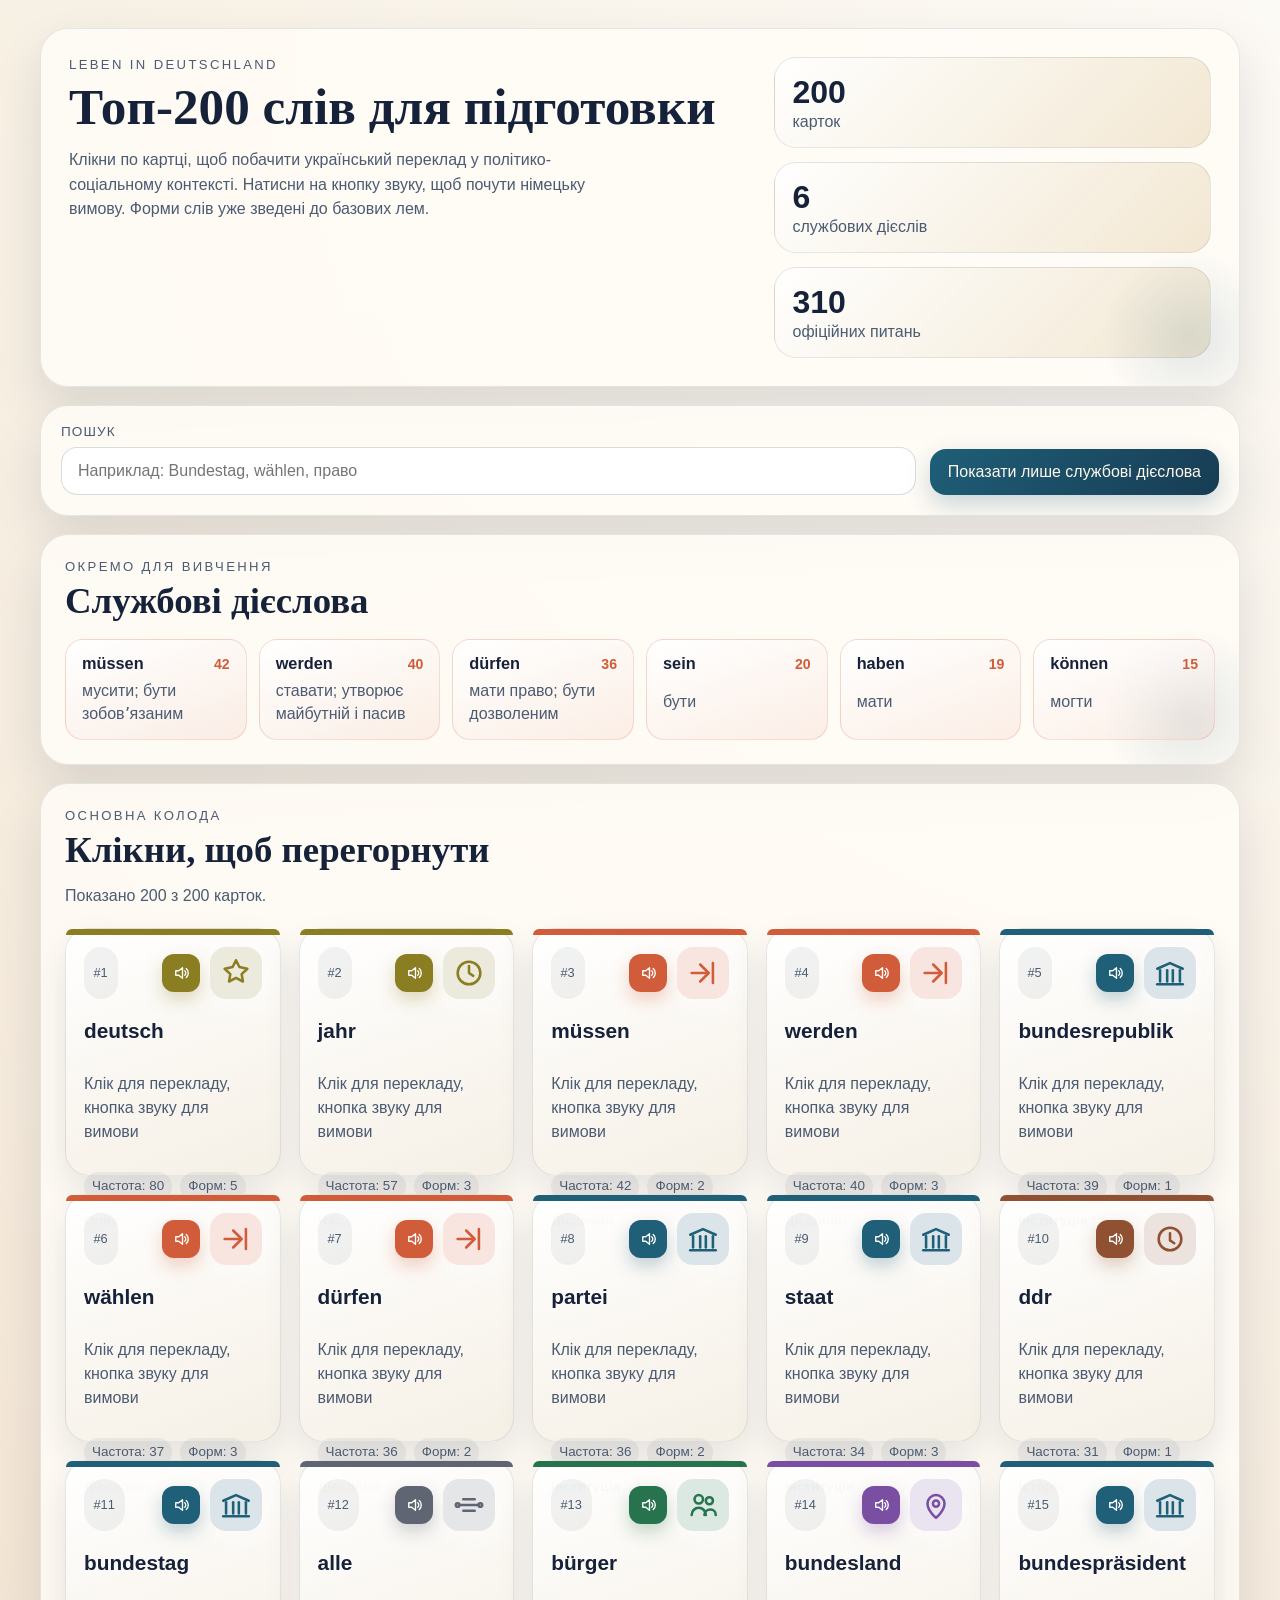
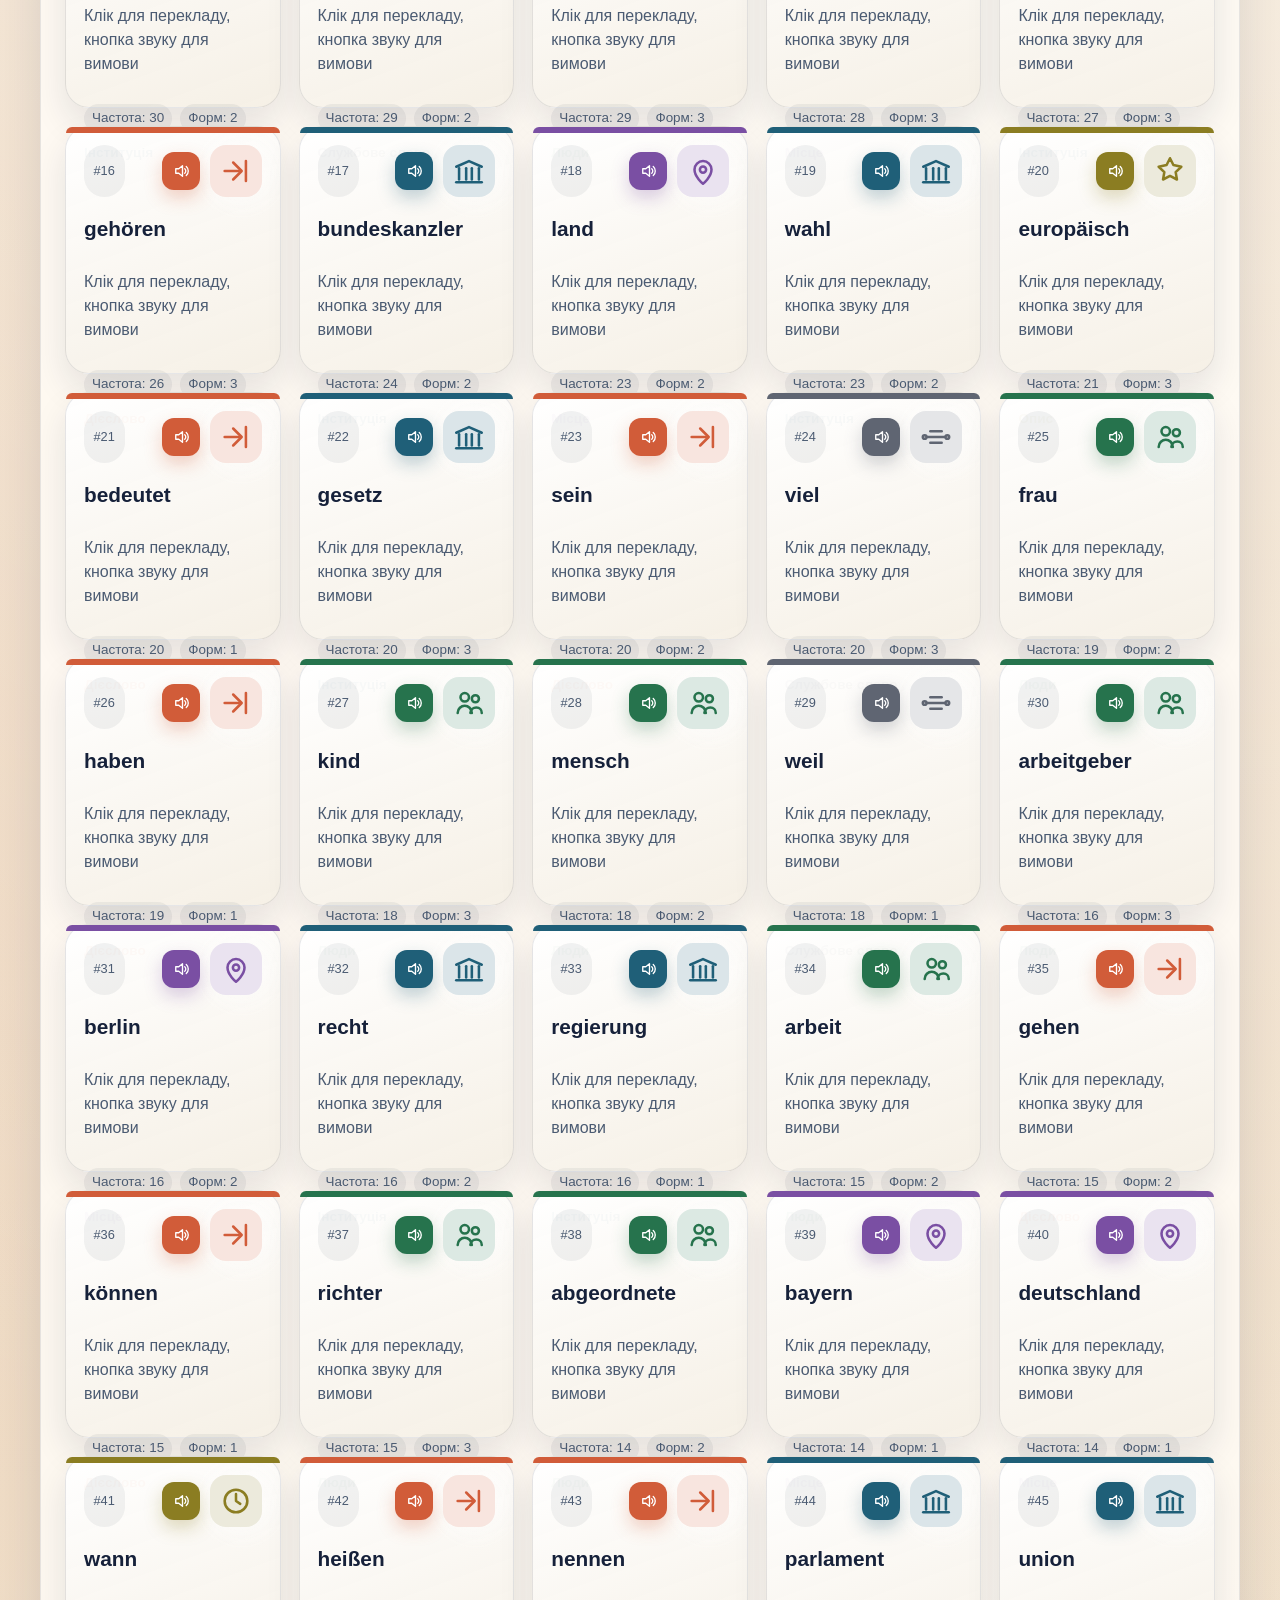
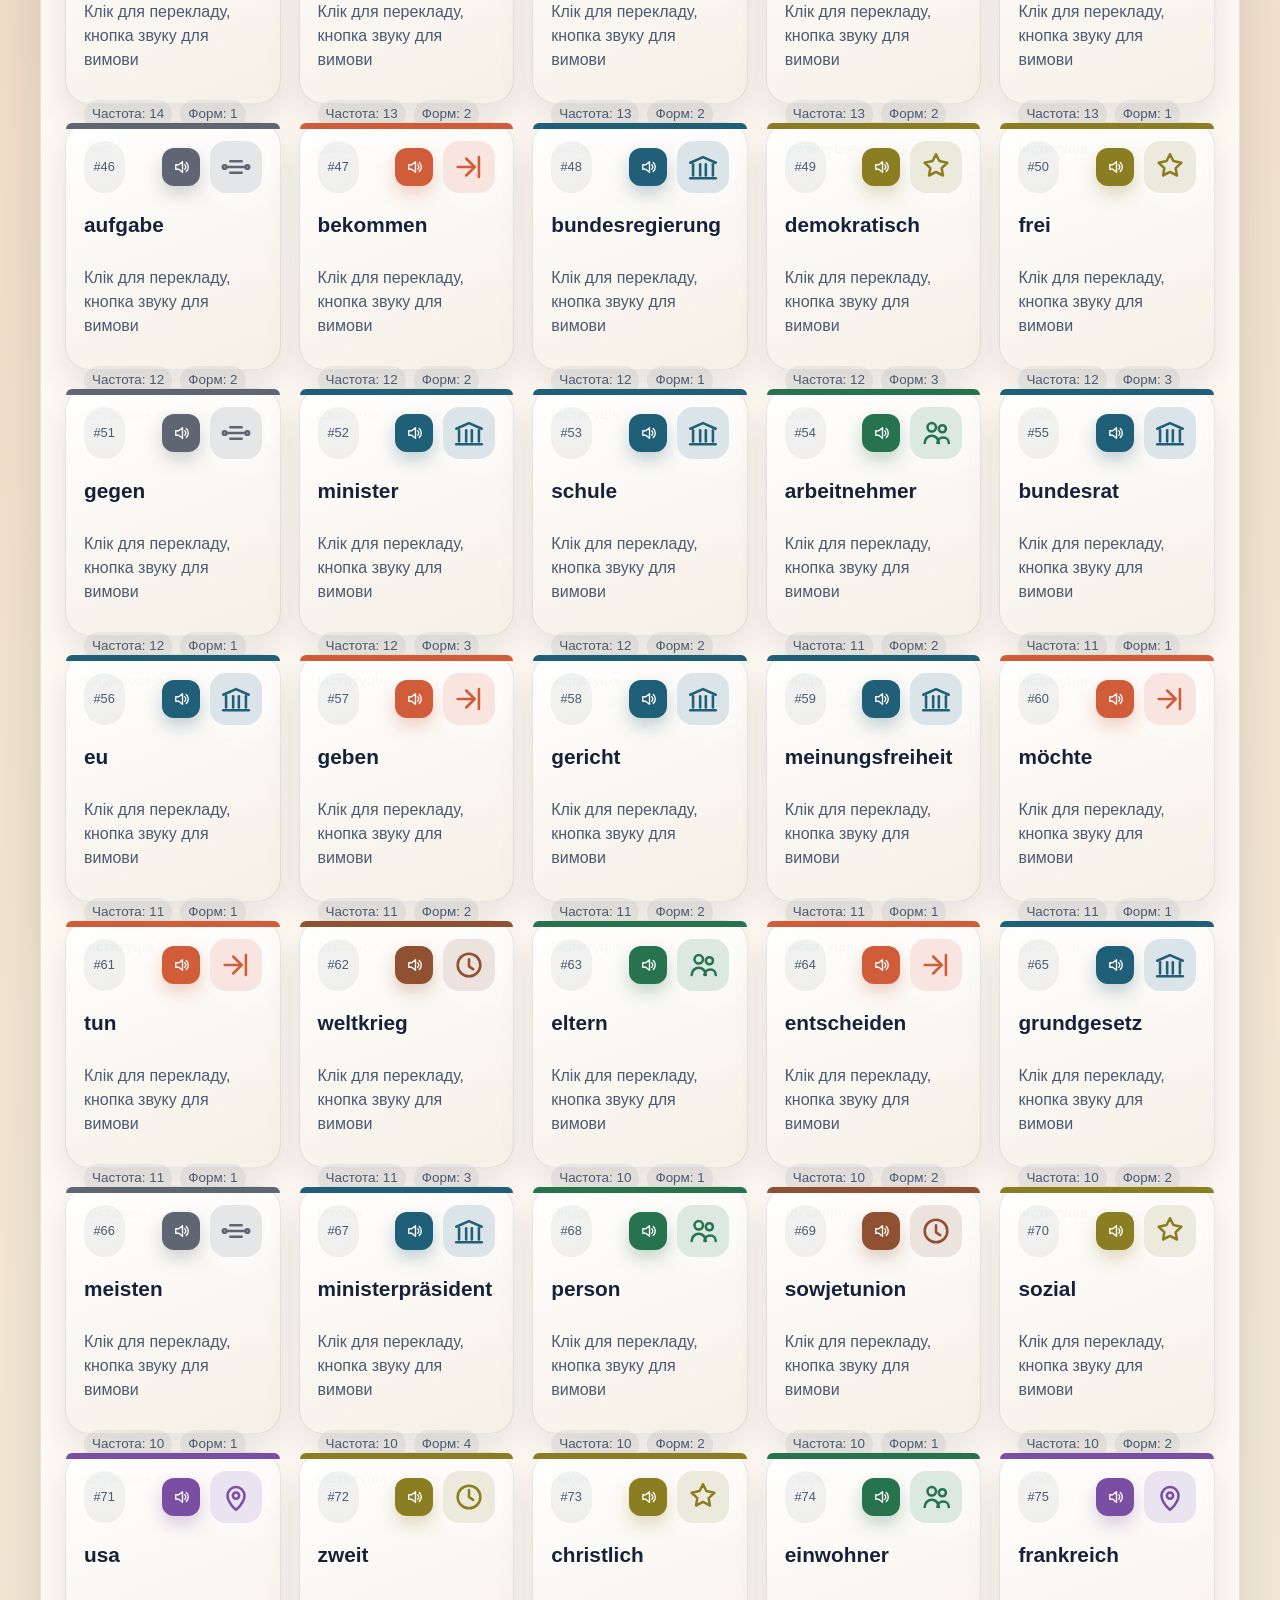
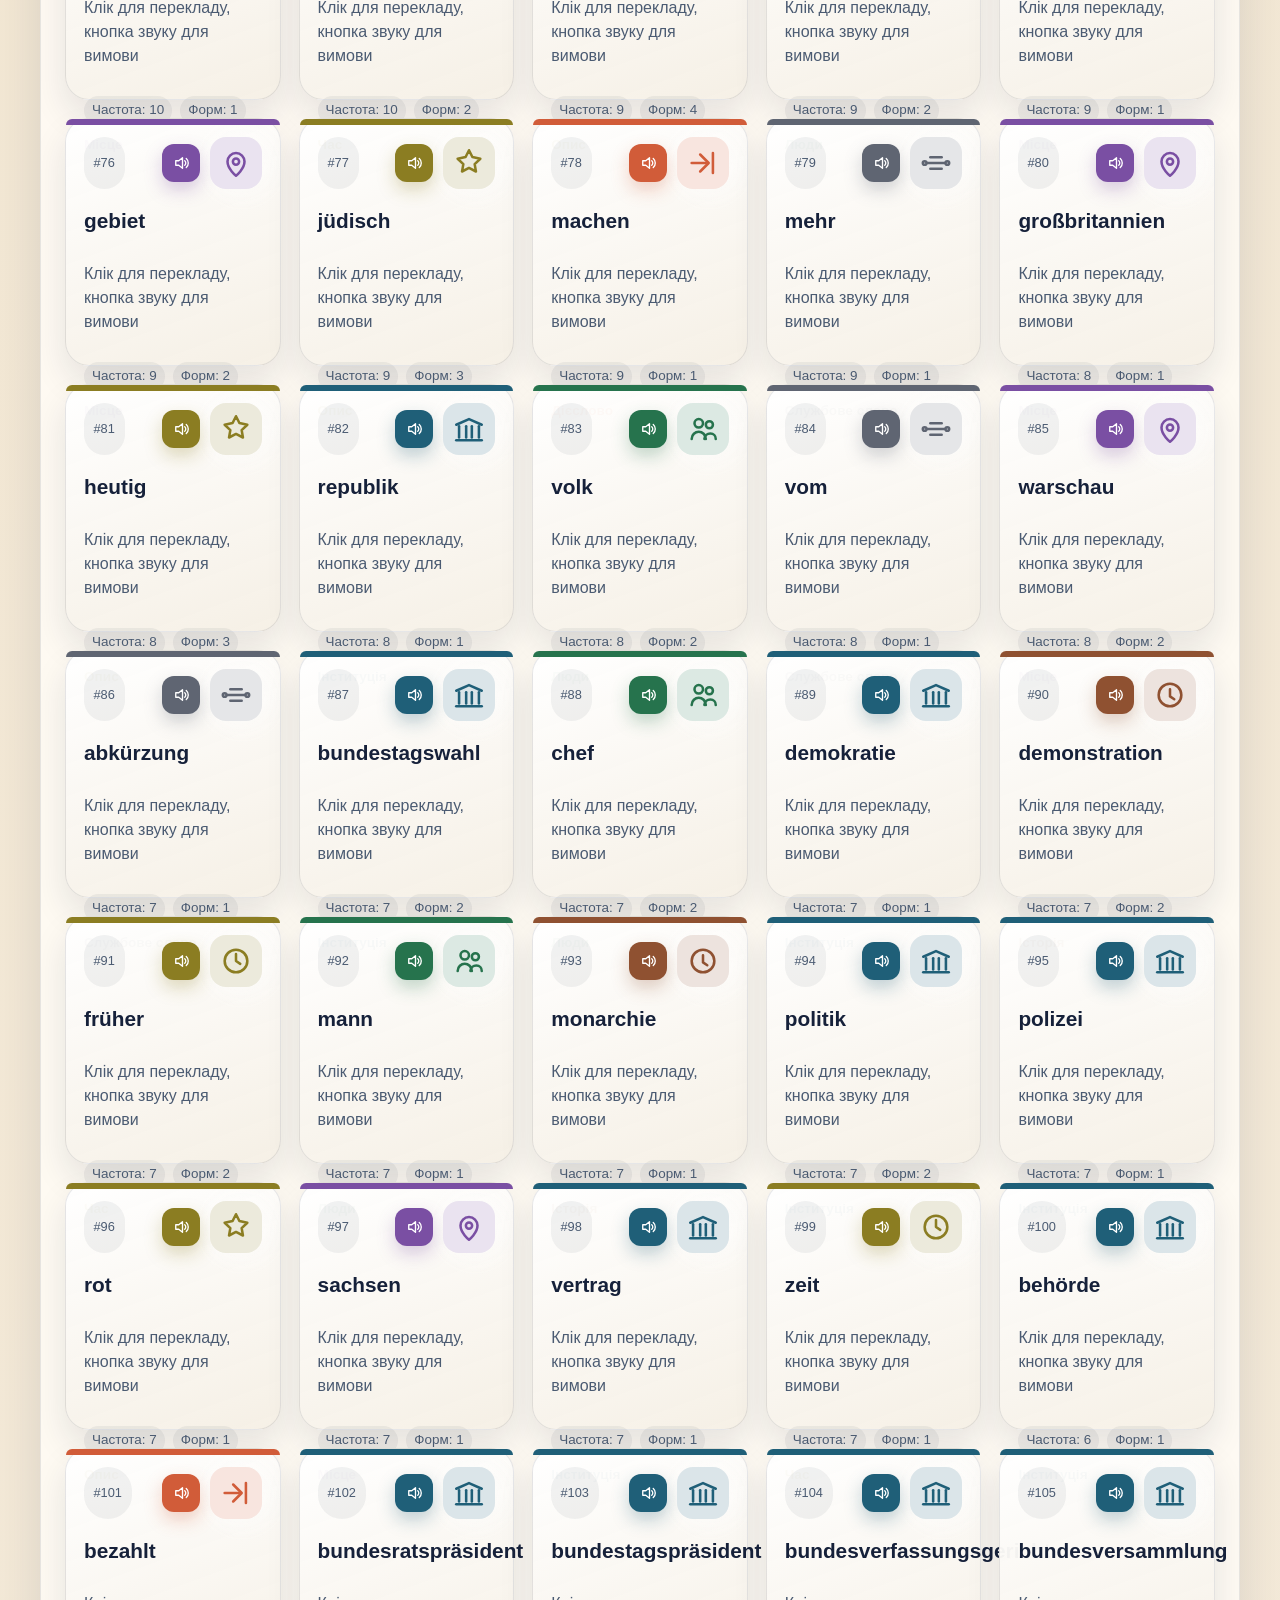
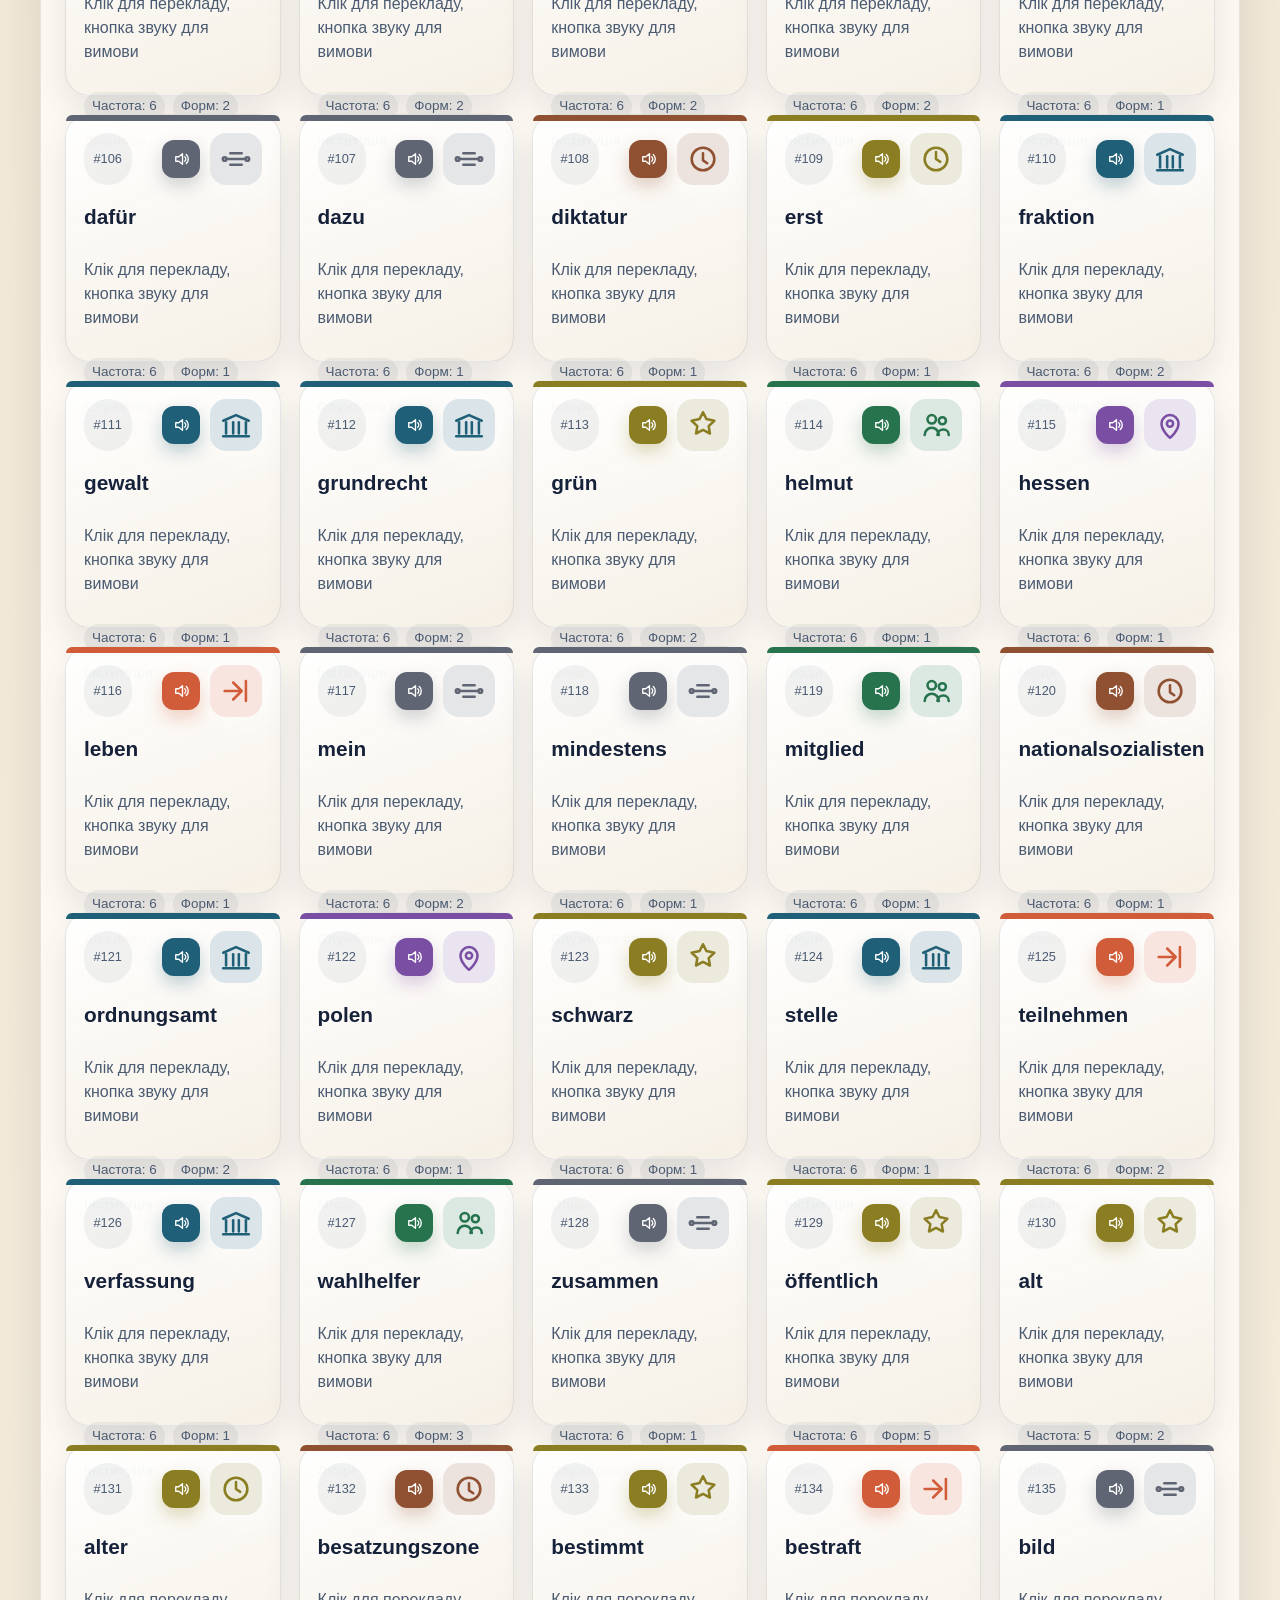
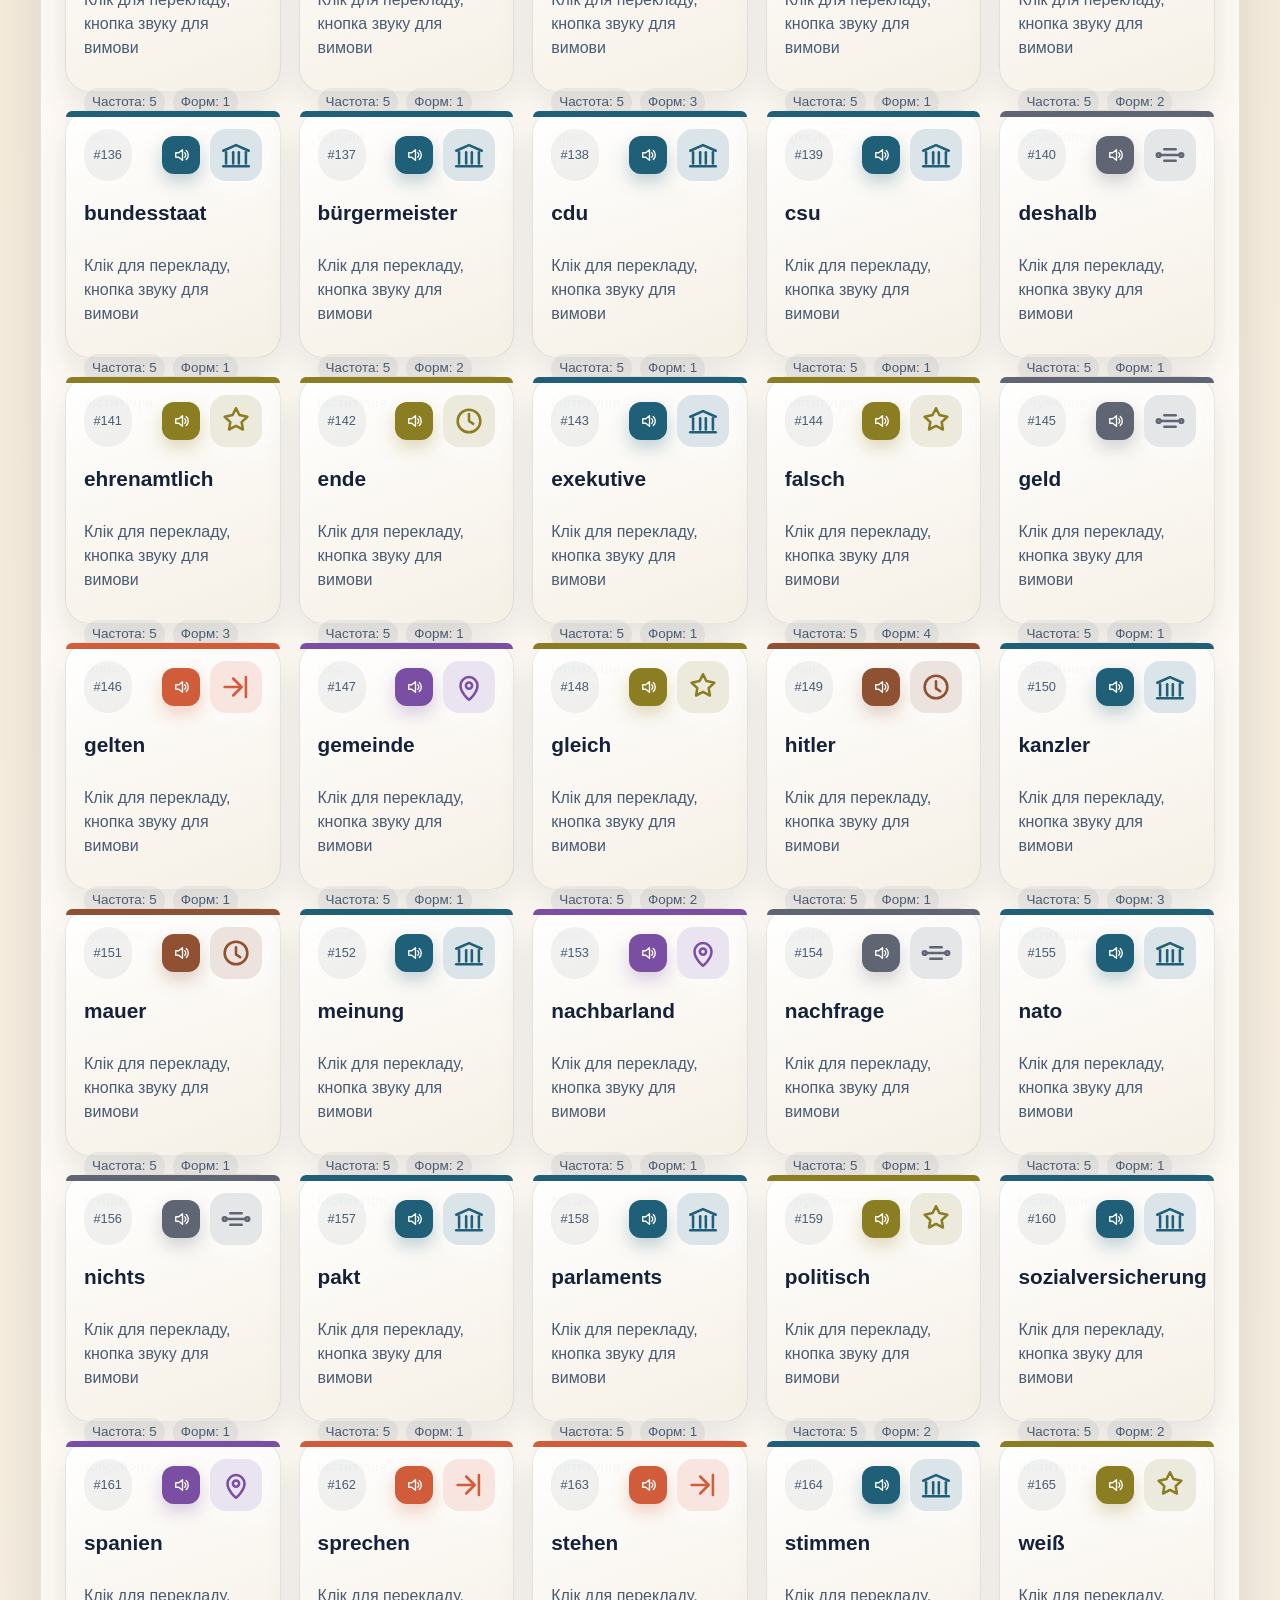
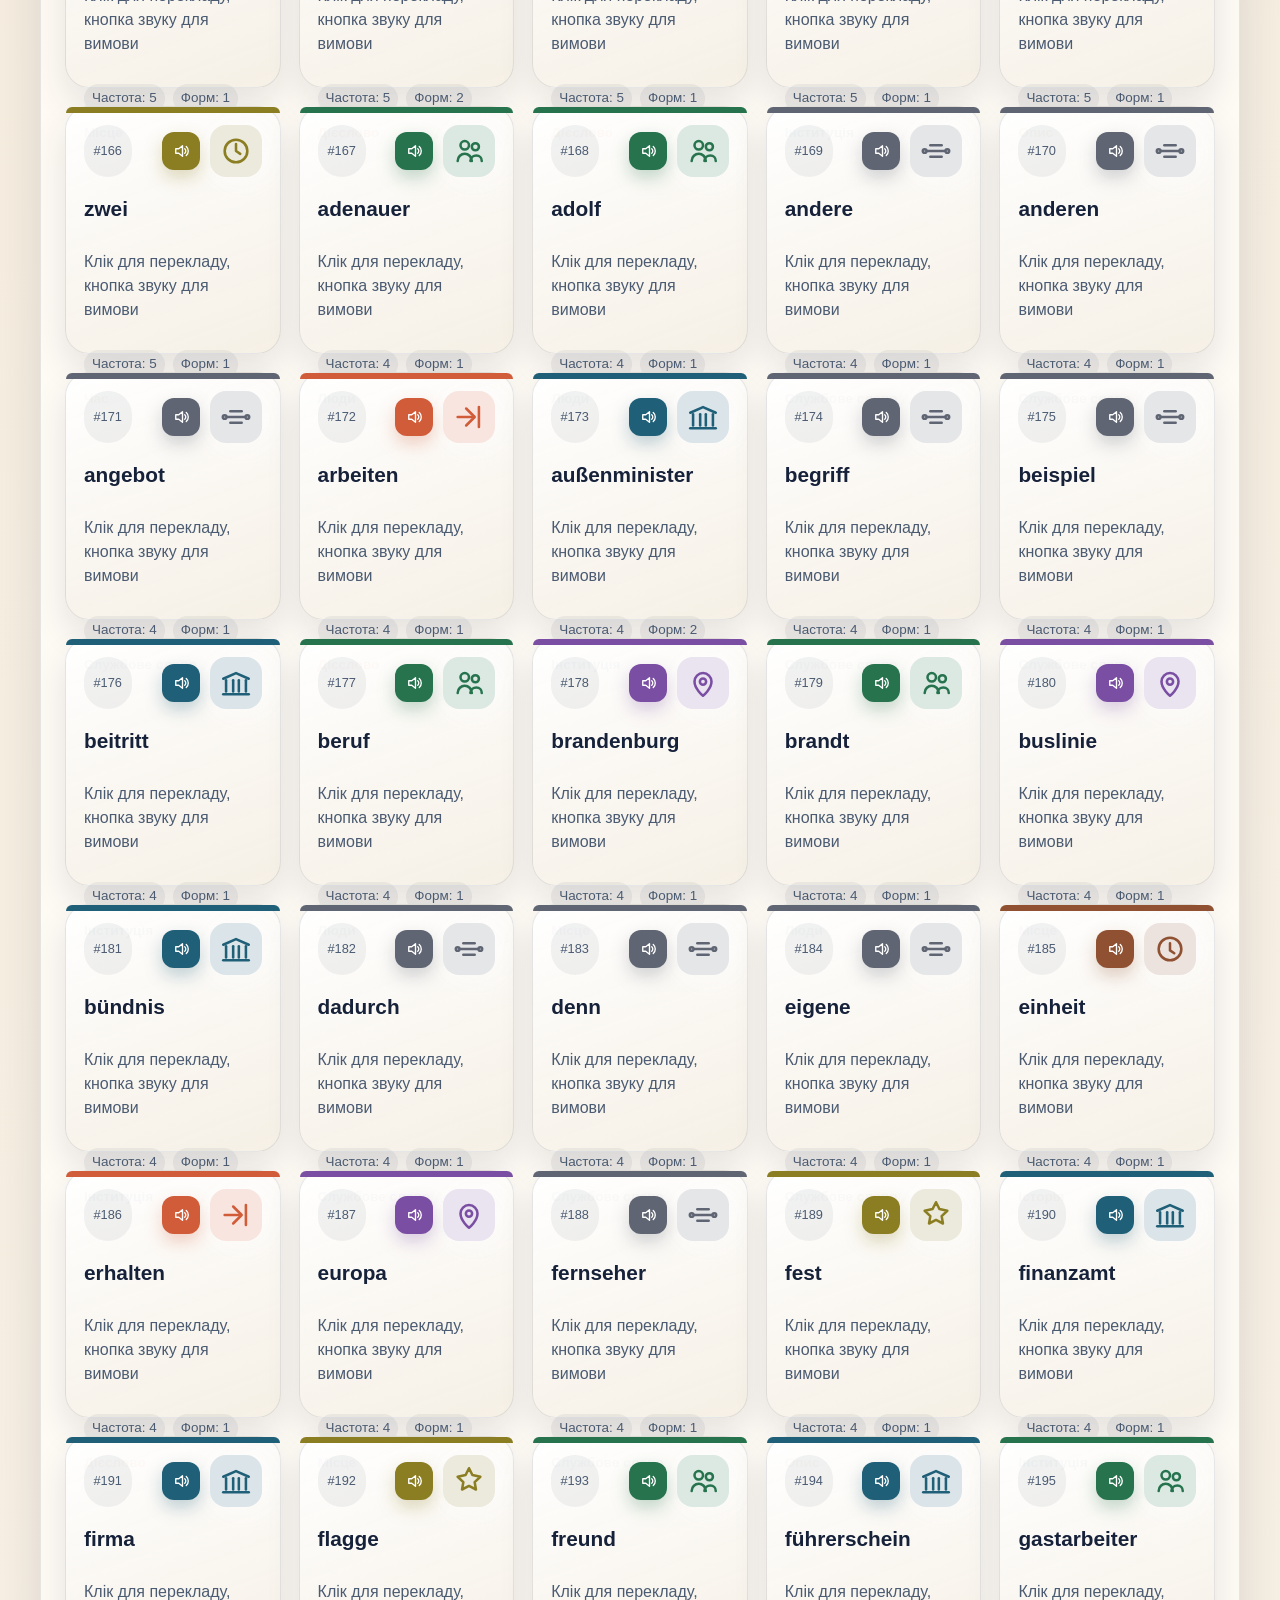
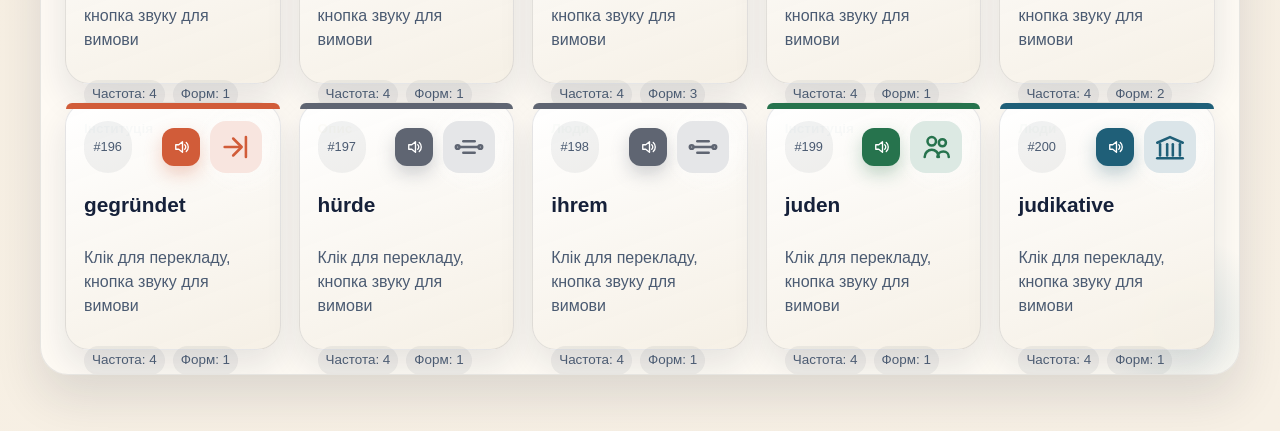
==== web/index.html @ bf44be26 "Add Leben in Deutschland flashcards site" ====
<!DOCTYPE html>
<html lang="uk">
  <head>
    <meta charset="UTF-8" />
    <meta name="viewport" content="width=device-width, initial-scale=1.0" />
    <title>Leben in Deutschland: картки слів</title>
    <link rel="stylesheet" href="./styles.css" />
  </head>
  <body>
    <div class="page-shell">
      <header class="hero">
        <div class="hero__copy">
          <p class="eyebrow">Leben in Deutschland</p>
          <h1>Топ-200 слів для підготовки</h1>
          <p class="hero__lead">
            Клікни по картці, щоб побачити український переклад у політико-соціальному
            контексті. Натисни на кнопку звуку, щоб почути німецьку вимову. Форми слів уже
            зведені до базових лем.
          </p>
        </div>
        <div class="hero__stats">
          <div class="stat-card">
            <span class="stat-card__value">200</span>
            <span class="stat-card__label">карток</span>
          </div>
          <div class="stat-card">
            <span class="stat-card__value">6</span>
            <span class="stat-card__label">службових дієслів</span>
          </div>
          <div class="stat-card">
            <span class="stat-card__value">310</span>
            <span class="stat-card__label">офіційних питань</span>
          </div>
        </div>
      </header>

      <section class="toolbar" aria-label="Фільтри">
        <label class="search">
          <span class="search__label">Пошук</span>
          <input
            id="search-input"
            class="search__input"
            type="search"
            placeholder="Наприклад: Bundestag, wählen, право"
            autocomplete="off"
          />
        </label>
        <button id="aux-toggle" class="toggle-button" type="button" aria-pressed="false">
          Показати лише службові дієслова
        </button>
      </section>

      <section class="auxiliary" aria-labelledby="aux-heading">
        <div class="section-head">
          <p class="eyebrow">Окремо для вивчення</p>
          <h2 id="aux-heading">Службові дієслова</h2>
        </div>
        <div id="aux-list" class="auxiliary__list"></div>
      </section>

      <section class="deck" aria-labelledby="deck-heading">
        <div class="section-head">
          <p class="eyebrow">Основна колода</p>
          <h2 id="deck-heading">Клікни, щоб перегорнути</h2>
        </div>
        <p id="result-count" class="deck__meta"></p>
        <div id="card-grid" class="card-grid"></div>
      </section>
    </div>

    <script src="./app.js" defer></script>
  </body>
</html>
---- web/styles.css ----
:root {
  --bg-top: #efe1c8;
  --bg-bottom: #f7f0e5;
  --ink: #16213a;
  --muted: #4b5b72;
  --card: rgba(255, 252, 246, 0.88);
  --line: rgba(22, 33, 58, 0.1);
  --shadow: 0 22px 48px rgba(22, 33, 58, 0.12);
  --c-verb: #d15c39;
  --c-institution: #1f5f78;
  --c-people: #26734d;
  --c-place: #7a4fa3;
  --c-history: #8f5131;
  --c-descriptor: #8b7d22;
  --c-linker: #5f6572;
}

* {
  box-sizing: border-box;
}

body {
  margin: 0;
  min-height: 100vh;
  color: var(--ink);
  font-family: "Avenir Next", "Trebuchet MS", "Segoe UI", sans-serif;
  background:
    radial-gradient(circle at top right, rgba(255, 255, 255, 0.82), transparent 28%),
    radial-gradient(circle at 15% 20%, rgba(209, 92, 57, 0.1), transparent 24%),
    linear-gradient(160deg, var(--bg-top), var(--bg-bottom));
}

button,
input {
  font: inherit;
}

.page-shell {
  width: min(1200px, calc(100% - 32px));
  margin: 0 auto;
  padding: 28px 0 56px;
}

.hero,
.toolbar,
.auxiliary,
.deck {
  position: relative;
  overflow: hidden;
  border: 1px solid var(--line);
  border-radius: 28px;
  background: var(--card);
  box-shadow: var(--shadow);
}

.hero {
  display: grid;
  grid-template-columns: minmax(0, 1.4fr) minmax(250px, 0.9fr);
  gap: 24px;
  padding: 28px;
}

.hero::after,
.auxiliary::after,
.deck::after {
  content: "";
  position: absolute;
  inset: auto -40px -40px auto;
  width: 180px;
  height: 180px;
  border-radius: 50%;
  background: radial-gradient(circle, rgba(31, 95, 120, 0.12), transparent 68%);
  pointer-events: none;
}

.eyebrow {
  margin: 0 0 8px;
  color: var(--muted);
  font-size: 0.82rem;
  letter-spacing: 0.18em;
  text-transform: uppercase;
}

h1,
h2 {
  margin: 0;
  font-family: "Iowan Old Style", "Palatino Linotype", "Book Antiqua", serif;
  line-height: 1.05;
}

h1 {
  font-size: clamp(2.2rem, 4vw, 4rem);
}

h2 {
  font-size: clamp(1.6rem, 3vw, 2.3rem);
}

.hero__lead,
.deck__meta {
  margin: 14px 0 0;
  color: var(--muted);
  line-height: 1.55;
  max-width: 62ch;
}

.hero__stats {
  display: grid;
  gap: 14px;
}

.stat-card {
  display: grid;
  gap: 2px;
  padding: 16px 18px;
  border-radius: 22px;
  border: 1px solid var(--line);
  background:
    linear-gradient(135deg, rgba(255, 255, 255, 0.92), rgba(239, 225, 200, 0.8));
}

.stat-card__value {
  font-size: 2rem;
  font-weight: 700;
}

.stat-card__label {
  color: var(--muted);
}

.toolbar {
  display: flex;
  flex-wrap: wrap;
  gap: 14px;
  align-items: end;
  margin-top: 18px;
  padding: 18px 20px 20px;
}

.search {
  flex: 1 1 320px;
  display: grid;
  gap: 8px;
}

.search__label {
  font-size: 0.85rem;
  letter-spacing: 0.08em;
  text-transform: uppercase;
  color: var(--muted);
}

.search__input {
  width: 100%;
  padding: 14px 16px;
  border: 1px solid rgba(22, 33, 58, 0.16);
  border-radius: 16px;
  background: rgba(255, 255, 255, 0.92);
  color: var(--ink);
}

.search__input:focus {
  outline: 2px solid rgba(209, 92, 57, 0.22);
  border-color: rgba(209, 92, 57, 0.38);
}

.toggle-button {
  padding: 14px 18px;
  border: 0;
  border-radius: 16px;
  color: #fff8f0;
  cursor: pointer;
  background: linear-gradient(135deg, #1f5f78, #173c53);
  box-shadow: 0 10px 24px rgba(31, 95, 120, 0.24);
}

.toggle-button[aria-pressed="true"] {
  background: linear-gradient(135deg, #d15c39, #9f381a);
}

.auxiliary,
.deck {
  margin-top: 18px;
  padding: 24px;
}

.section-head {
  position: relative;
  z-index: 1;
}

.auxiliary__list {
  position: relative;
  z-index: 1;
  display: grid;
  grid-template-columns: repeat(auto-fit, minmax(180px, 1fr));
  gap: 12px;
  margin-top: 18px;
}

.aux-chip {
  display: grid;
  gap: 6px;
  padding: 14px 16px;
  border-radius: 18px;
  border: 1px solid rgba(209, 92, 57, 0.2);
  background: linear-gradient(160deg, rgba(255, 255, 255, 0.95), rgba(209, 92, 57, 0.08));
}

.aux-chip__top {
  display: flex;
  justify-content: space-between;
  gap: 12px;
  align-items: baseline;
}

.aux-chip__word {
  font-weight: 700;
  font-size: 1.02rem;
}

.aux-chip__freq {
  color: var(--c-verb);
  font-size: 0.88rem;
  font-weight: 700;
}

.aux-chip__translation {
  color: var(--muted);
  line-height: 1.45;
}

.card-grid {
  position: relative;
  z-index: 1;
  display: grid;
  grid-template-columns: repeat(auto-fit, minmax(210px, 1fr));
  gap: 18px;
  margin-top: 20px;
}

.flashcard {
  position: relative;
  height: 248px;
  background: transparent;
  perspective: 1400px;
  cursor: pointer;
  text-align: left;
  border-radius: 24px;
}

.flashcard:focus-visible {
  outline: 3px solid rgba(209, 92, 57, 0.35);
  outline-offset: 4px;
  border-radius: 24px;
}

.flashcard__inner {
  position: relative;
  width: 100%;
  height: 100%;
  border-radius: 24px;
  transform-style: preserve-3d;
  transition: transform 720ms cubic-bezier(0.22, 0.75, 0.2, 1);
}

.flashcard.is-flipped .flashcard__inner {
  transform: rotateY(180deg);
}

.flashcard__face {
  position: absolute;
  inset: 0;
  display: flex;
  flex-direction: column;
  gap: 12px;
  padding: 18px;
  border-radius: 24px;
  border: 1px solid rgba(22, 33, 58, 0.1);
  background: rgba(255, 255, 255, 0.92);
  backface-visibility: hidden;
  box-shadow: 0 16px 34px rgba(22, 33, 58, 0.1);
}

.flashcard__face--back {
  transform: rotateY(180deg);
  justify-content: space-between;
}

.flashcard__face::before {
  content: "";
  position: absolute;
  inset: 0 auto auto 0;
  width: 100%;
  height: 6px;
  background: var(--accent, var(--c-linker));
  border-radius: 24px 24px 0 0;
}

.flashcard__face--front {
  background:
    radial-gradient(circle at 82% 18%, rgba(255, 255, 255, 0.75), transparent 18%),
    linear-gradient(160deg, rgba(255, 255, 255, 0.98), rgba(245, 239, 228, 0.94));
}

.flashcard__face--back {
  background:
    radial-gradient(circle at 14% 16%, rgba(255, 255, 255, 0.9), transparent 20%),
    linear-gradient(160deg, rgba(255, 255, 255, 0.97), rgba(248, 245, 237, 0.94));
}

.flashcard__top {
  display: flex;
  justify-content: space-between;
  gap: 14px;
}

.flashcard__controls {
  display: flex;
  align-items: center;
  gap: 10px;
}

.flashcard__badge {
  display: inline-flex;
  align-items: center;
  gap: 6px;
  padding: 6px 10px;
  border-radius: 999px;
  background: rgba(22, 33, 58, 0.06);
  color: var(--muted);
  font-size: 0.8rem;
}

.flashcard__icon {
  width: 52px;
  height: 52px;
  border-radius: 16px;
  display: grid;
  place-items: center;
  background: color-mix(in srgb, var(--accent, var(--c-linker)) 16%, white);
}

.flashcard__icon svg {
  width: 34px;
  height: 34px;
  stroke: var(--accent, var(--c-linker));
  fill: none;
  stroke-width: 1.8;
  stroke-linecap: round;
  stroke-linejoin: round;
}

.flashcard__audio {
  width: 38px;
  height: 38px;
  display: grid;
  place-items: center;
  border: 0;
  border-radius: 12px;
  cursor: pointer;
  color: #fff;
  background: var(--accent, var(--c-linker));
  box-shadow: 0 8px 18px color-mix(in srgb, var(--accent, var(--c-linker)) 28%, transparent);
}

.flashcard__audio svg {
  width: 18px;
  height: 18px;
  fill: none;
  stroke: currentColor;
  stroke-width: 1.8;
  stroke-linecap: round;
  stroke-linejoin: round;
}

.flashcard__audio:hover {
  transform: translateY(-1px);
}

.flashcard__audio:focus-visible {
  outline: 3px solid rgba(209, 92, 57, 0.28);
  outline-offset: 2px;
}

.flashcard__word {
  margin: 8px 0 0;
  font-size: 1.3rem;
  font-weight: 700;
  line-height: 1.2;
}

.flashcard__translation {
  margin: 12px 0 0;
  font-size: 1.15rem;
  font-weight: 700;
  line-height: 1.35;
}

.flashcard__hint,
.flashcard__meta,
.flashcard__context {
  color: var(--muted);
  line-height: 1.5;
}

.flashcard__context {
  margin-top: auto;
}

.flashcard__meta {
  display: flex;
  flex-wrap: wrap;
  gap: 8px;
  font-size: 0.84rem;
}

.flashcard__meta span {
  padding: 4px 8px;
  border-radius: 999px;
  background: rgba(22, 33, 58, 0.06);
}

.flashcard__tag {
  margin-top: auto;
  font-size: 0.85rem;
  font-weight: 700;
  color: var(--accent, var(--c-linker));
}

.empty-state {
  padding: 28px;
  border: 1px dashed rgba(22, 33, 58, 0.18);
  border-radius: 24px;
  color: var(--muted);
  text-align: center;
  background: rgba(255, 255, 255, 0.72);
}

@media (max-width: 860px) {
  .hero {
    grid-template-columns: 1fr;
  }
}

@media (max-width: 640px) {
  .page-shell {
    width: min(100%, calc(100% - 20px));
    padding-top: 14px;
  }

  .hero,
  .toolbar,
  .auxiliary,
  .deck {
    border-radius: 22px;
  }

  .hero,
  .auxiliary,
  .deck {
    padding: 18px;
  }

  .toolbar {
    padding: 16px;
  }

  .card-grid {
    grid-template-columns: 1fr;
  }

  .flashcard {
    height: 228px;
  }
}
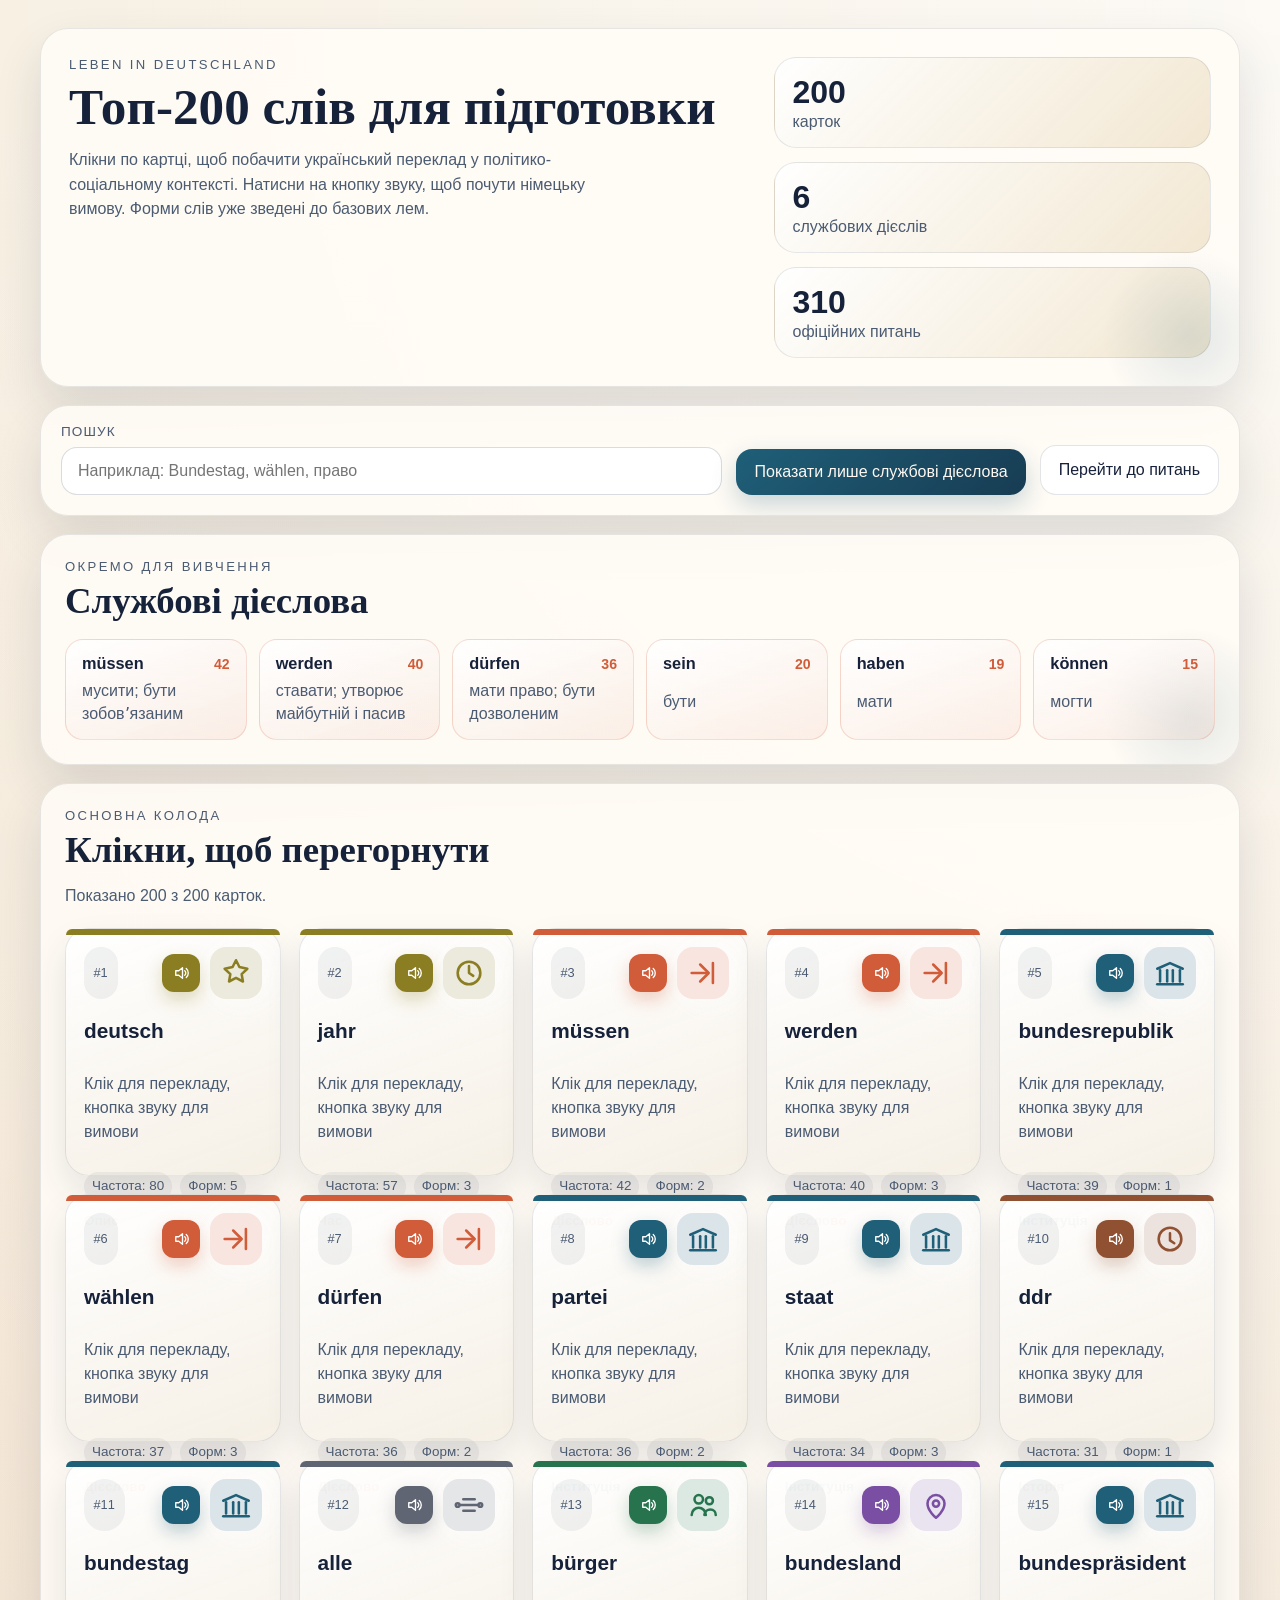
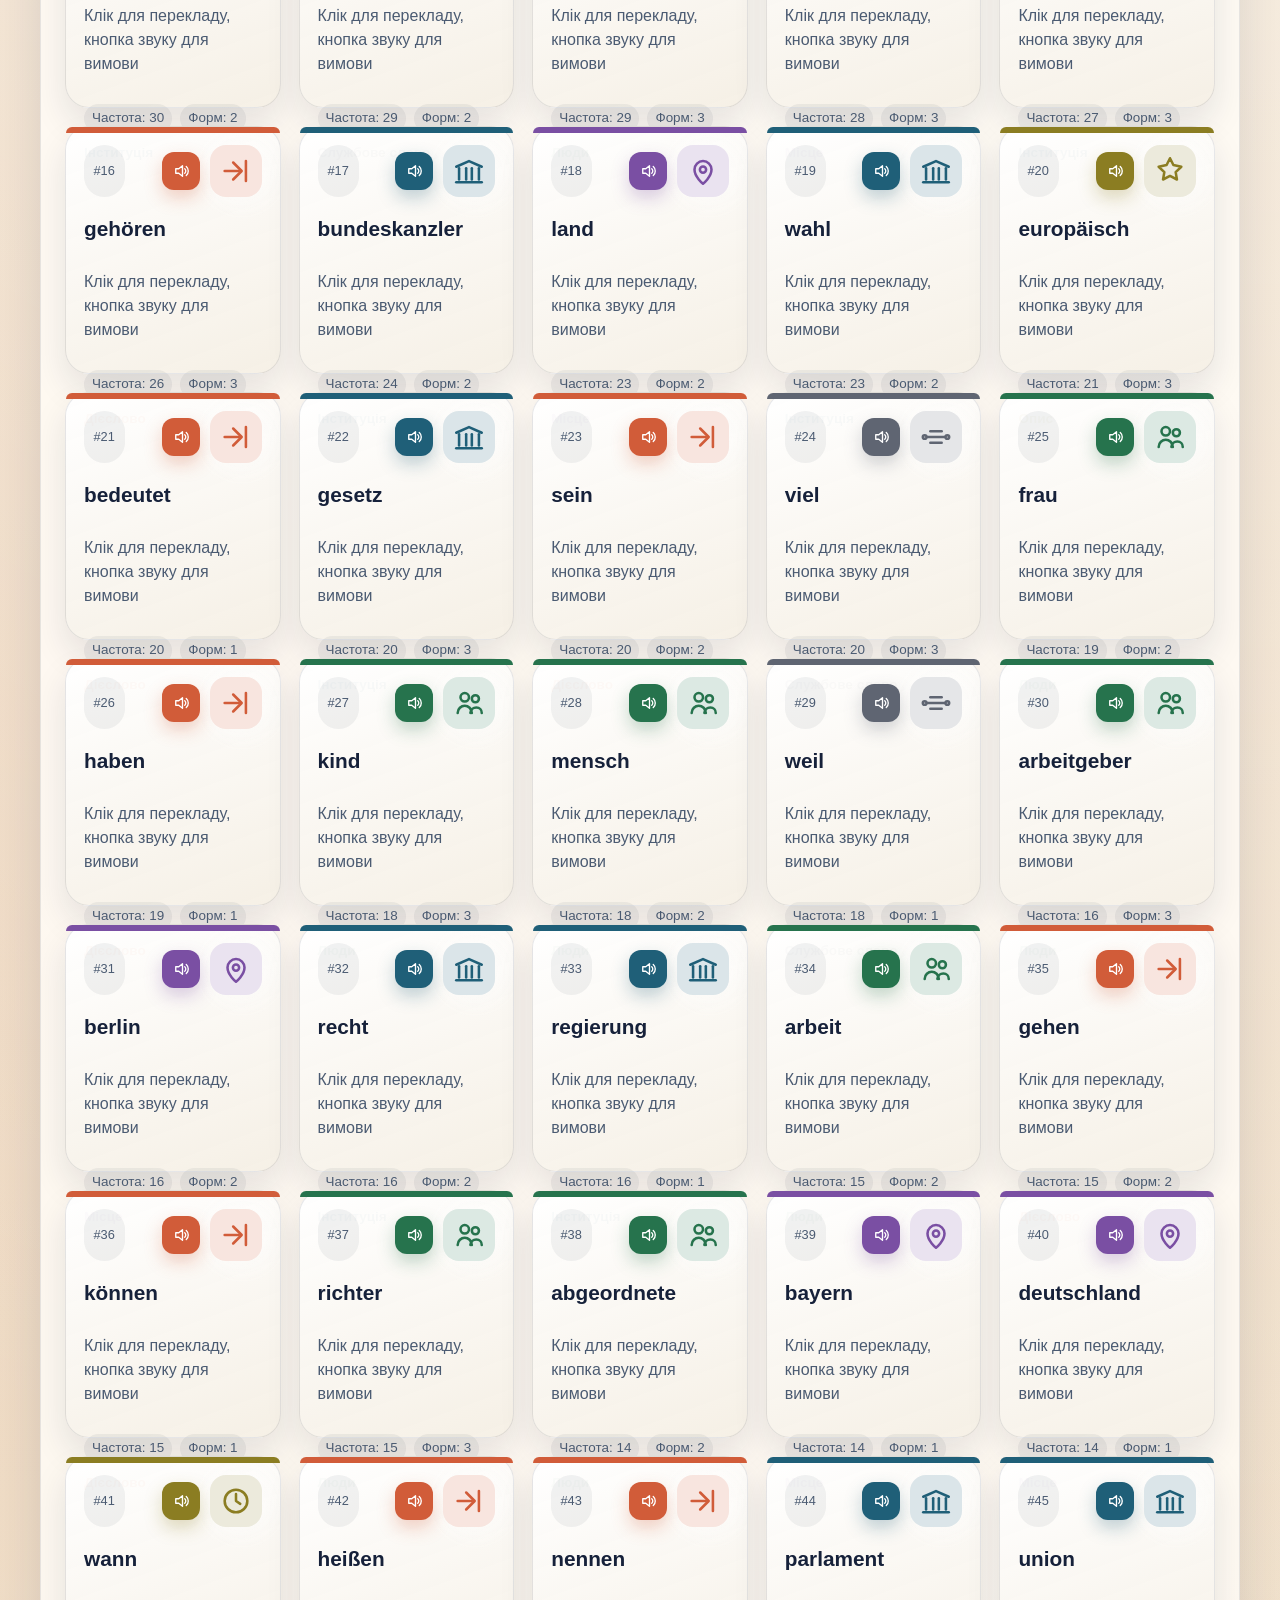
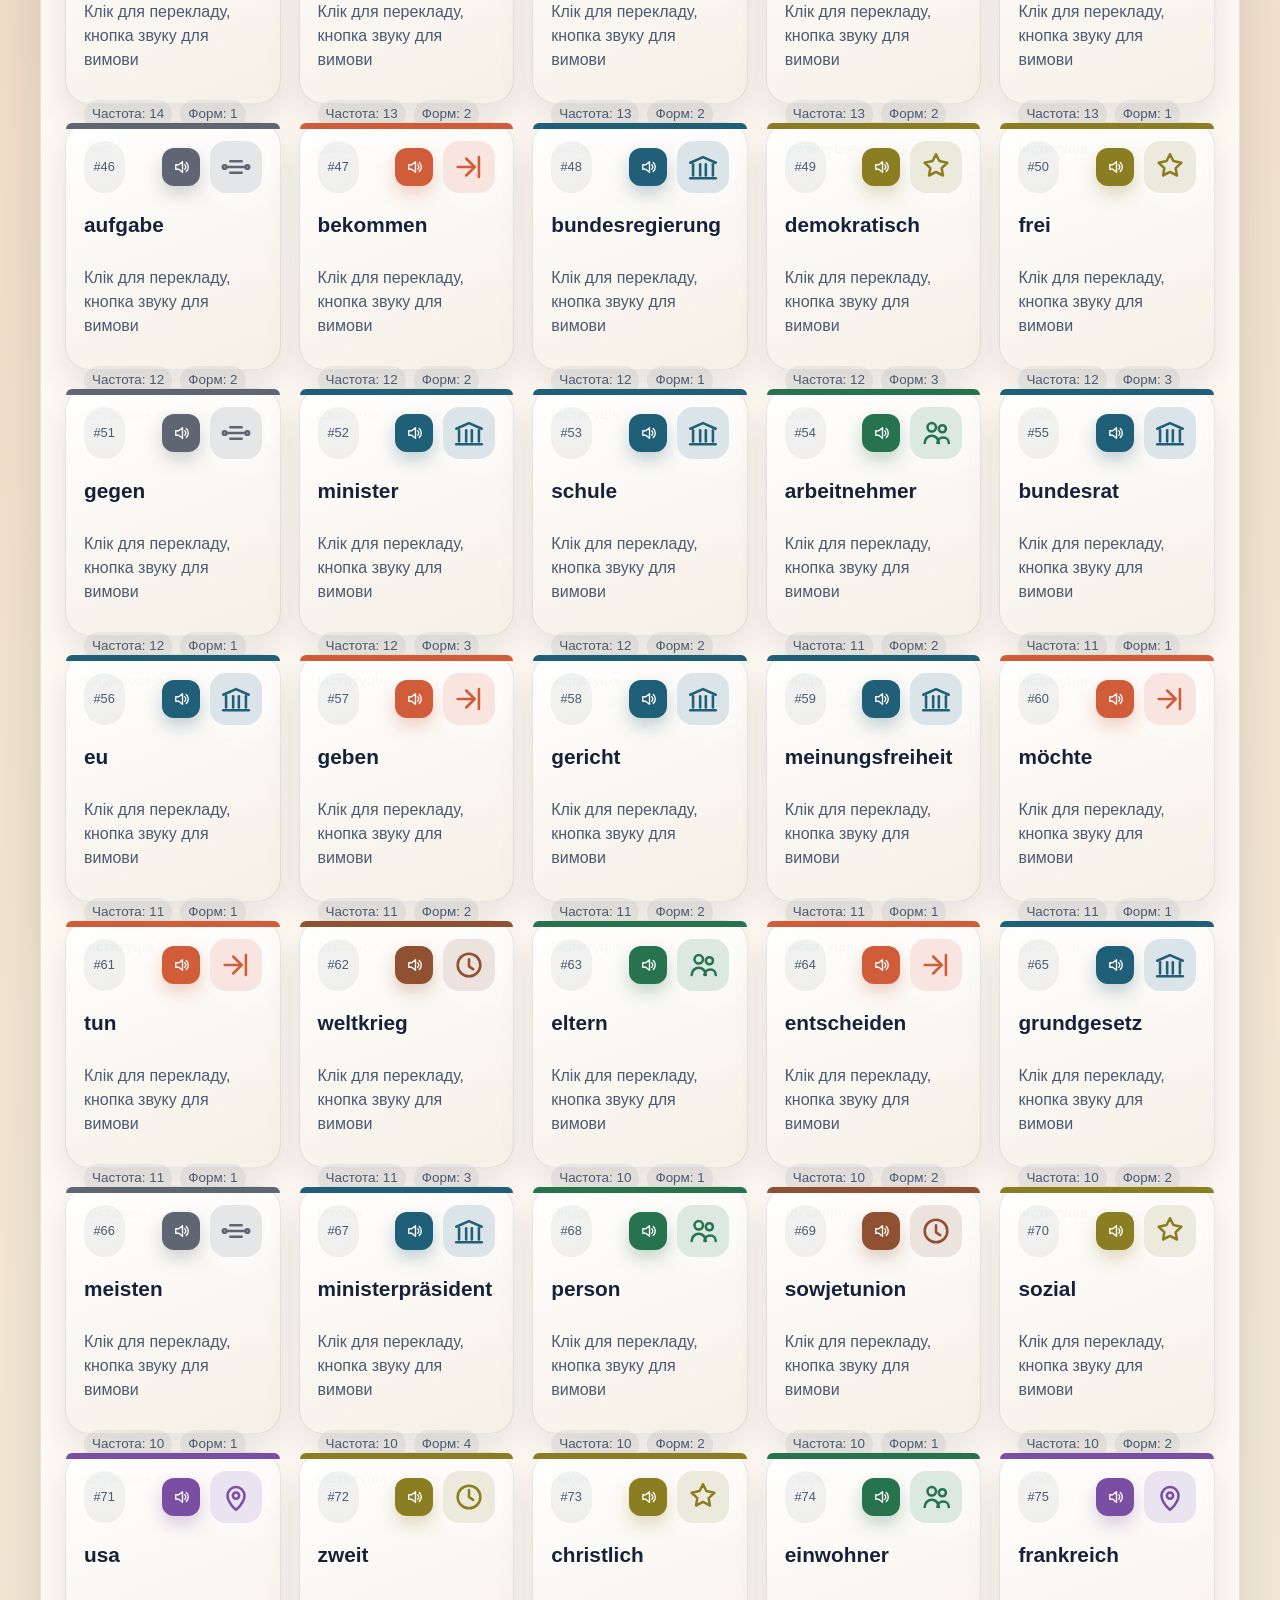
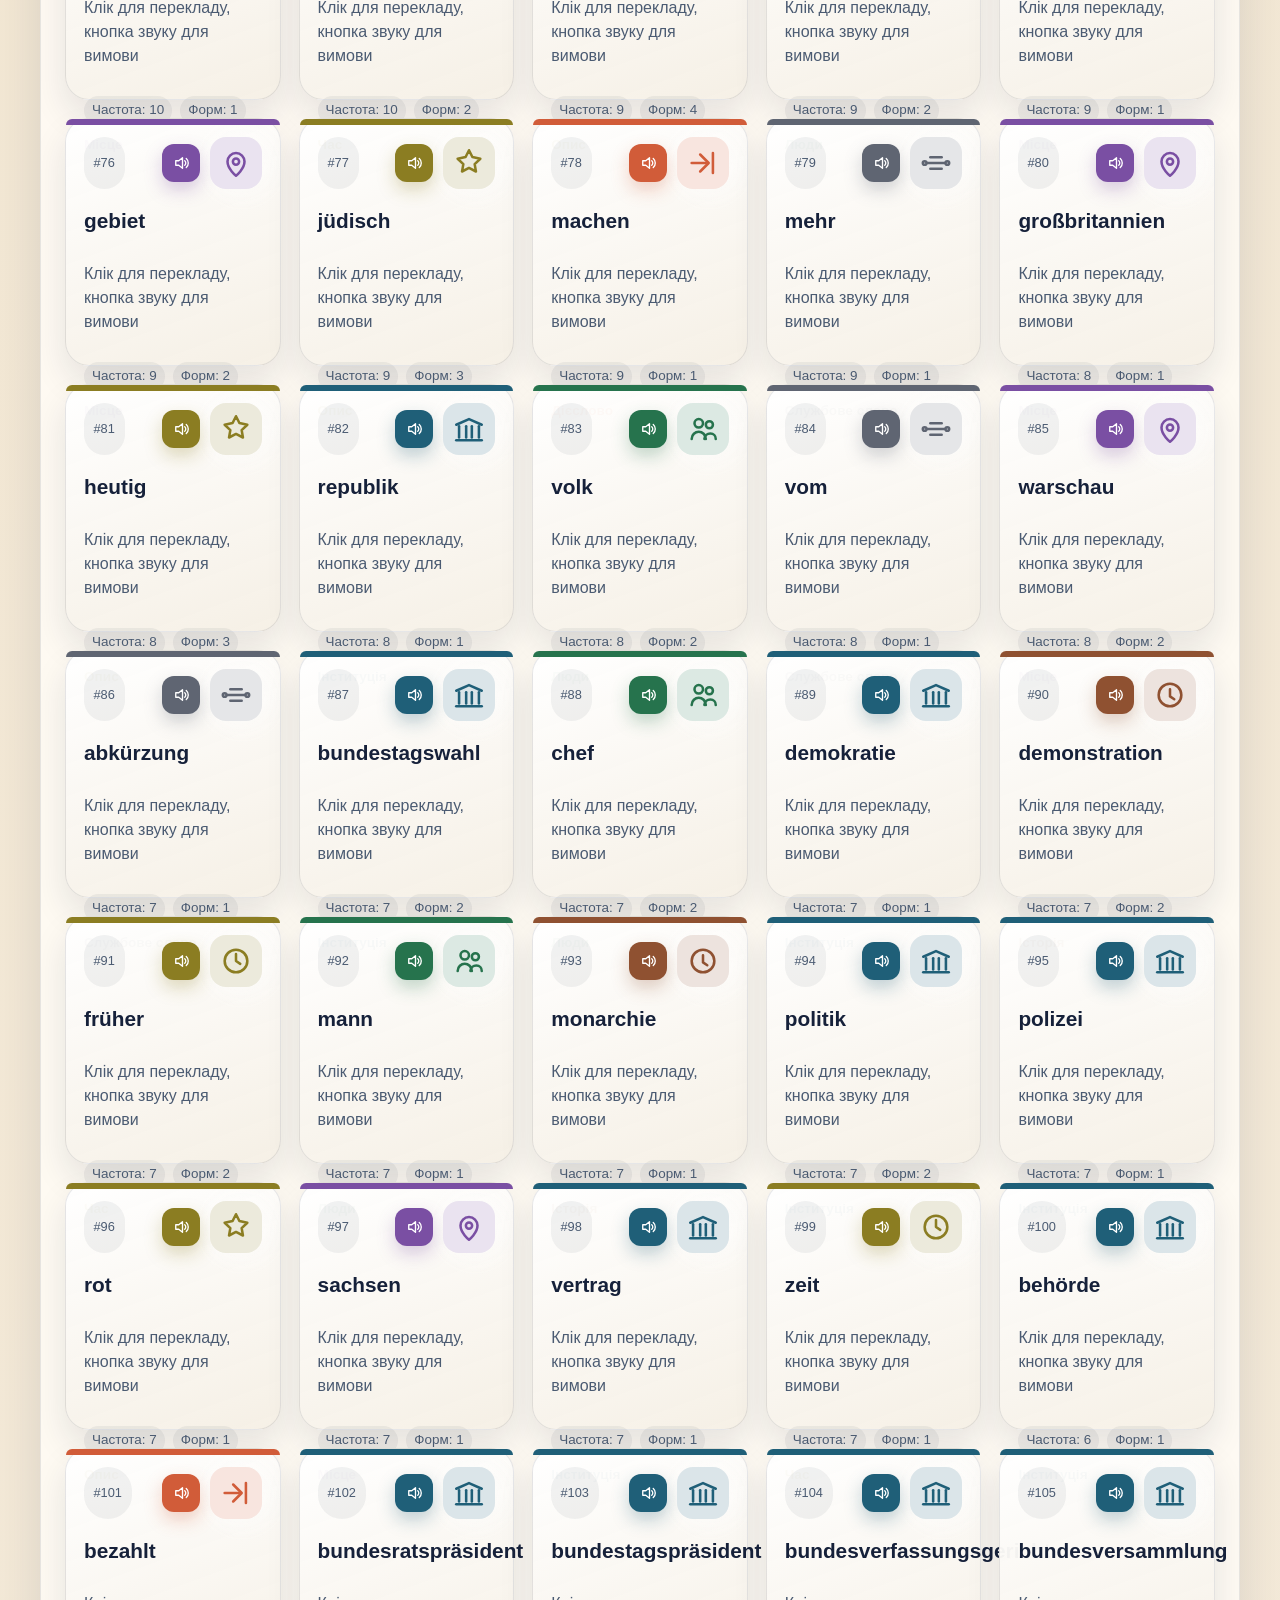
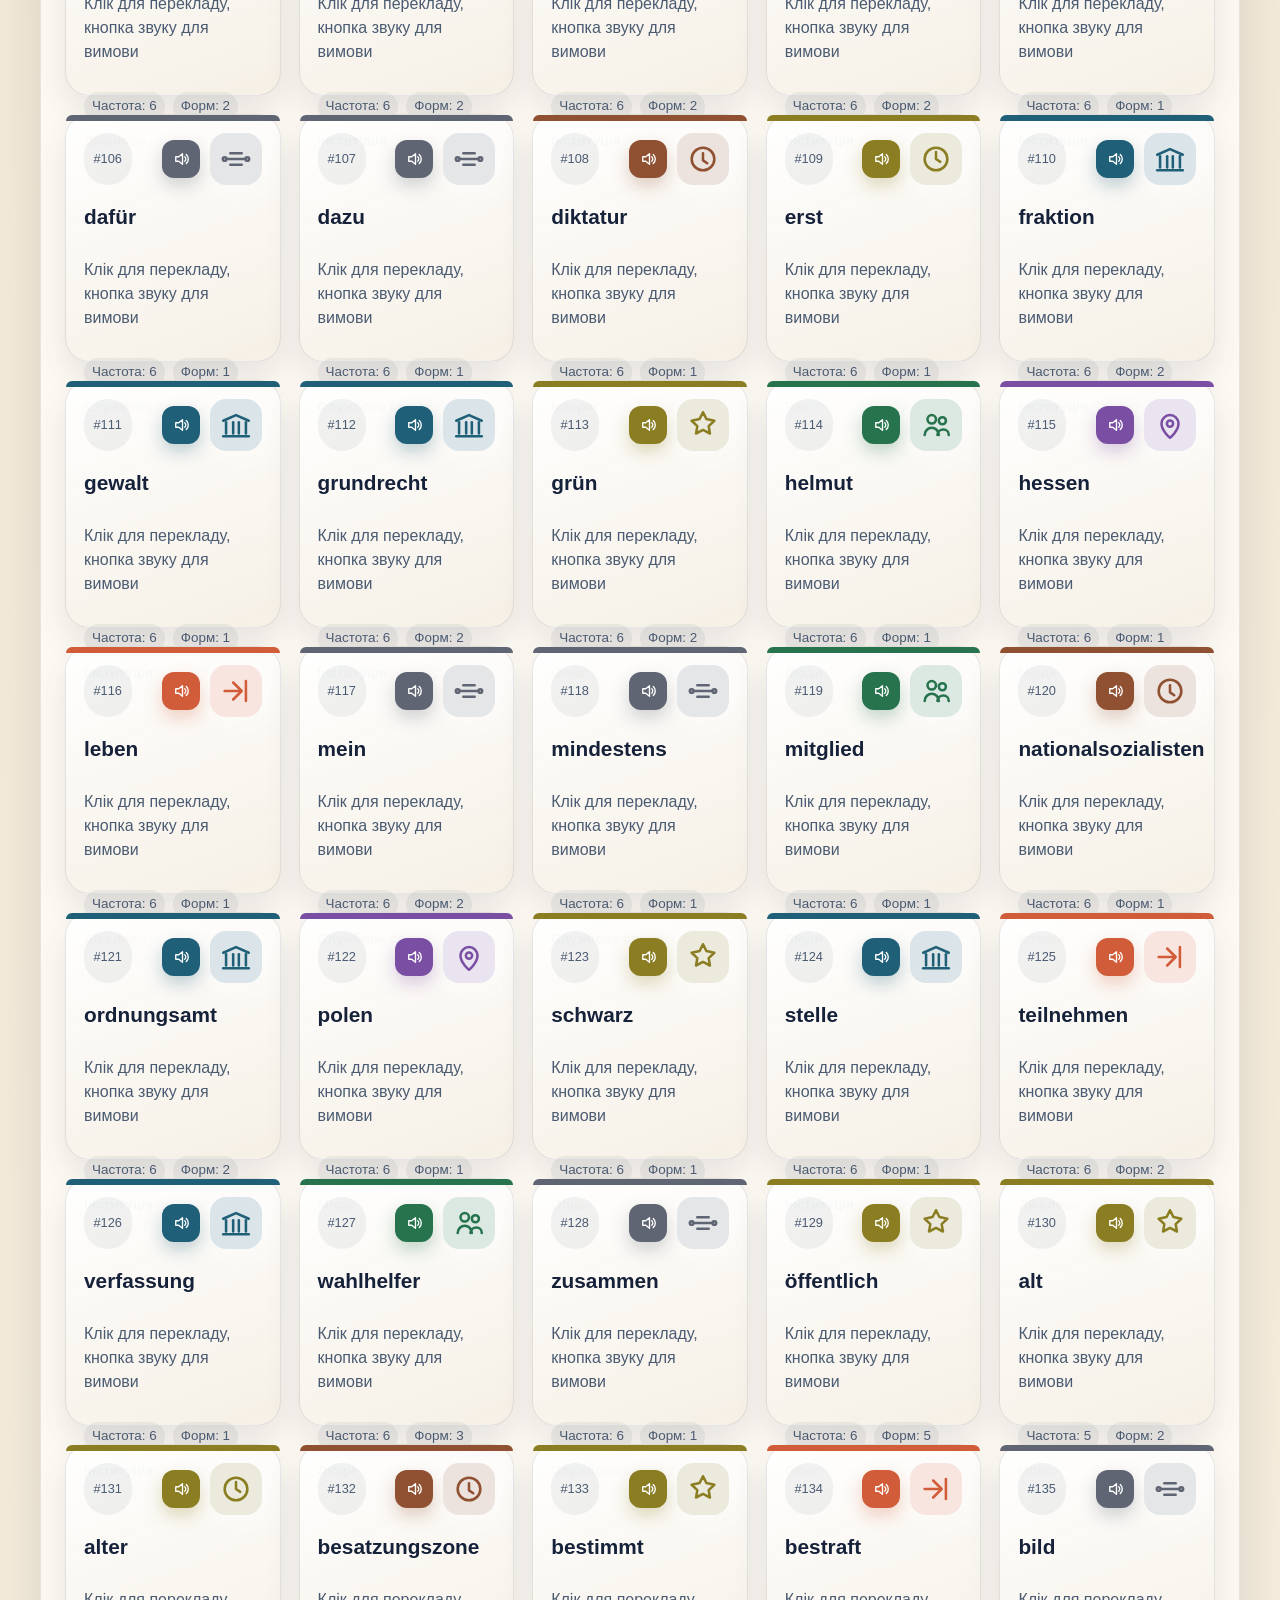
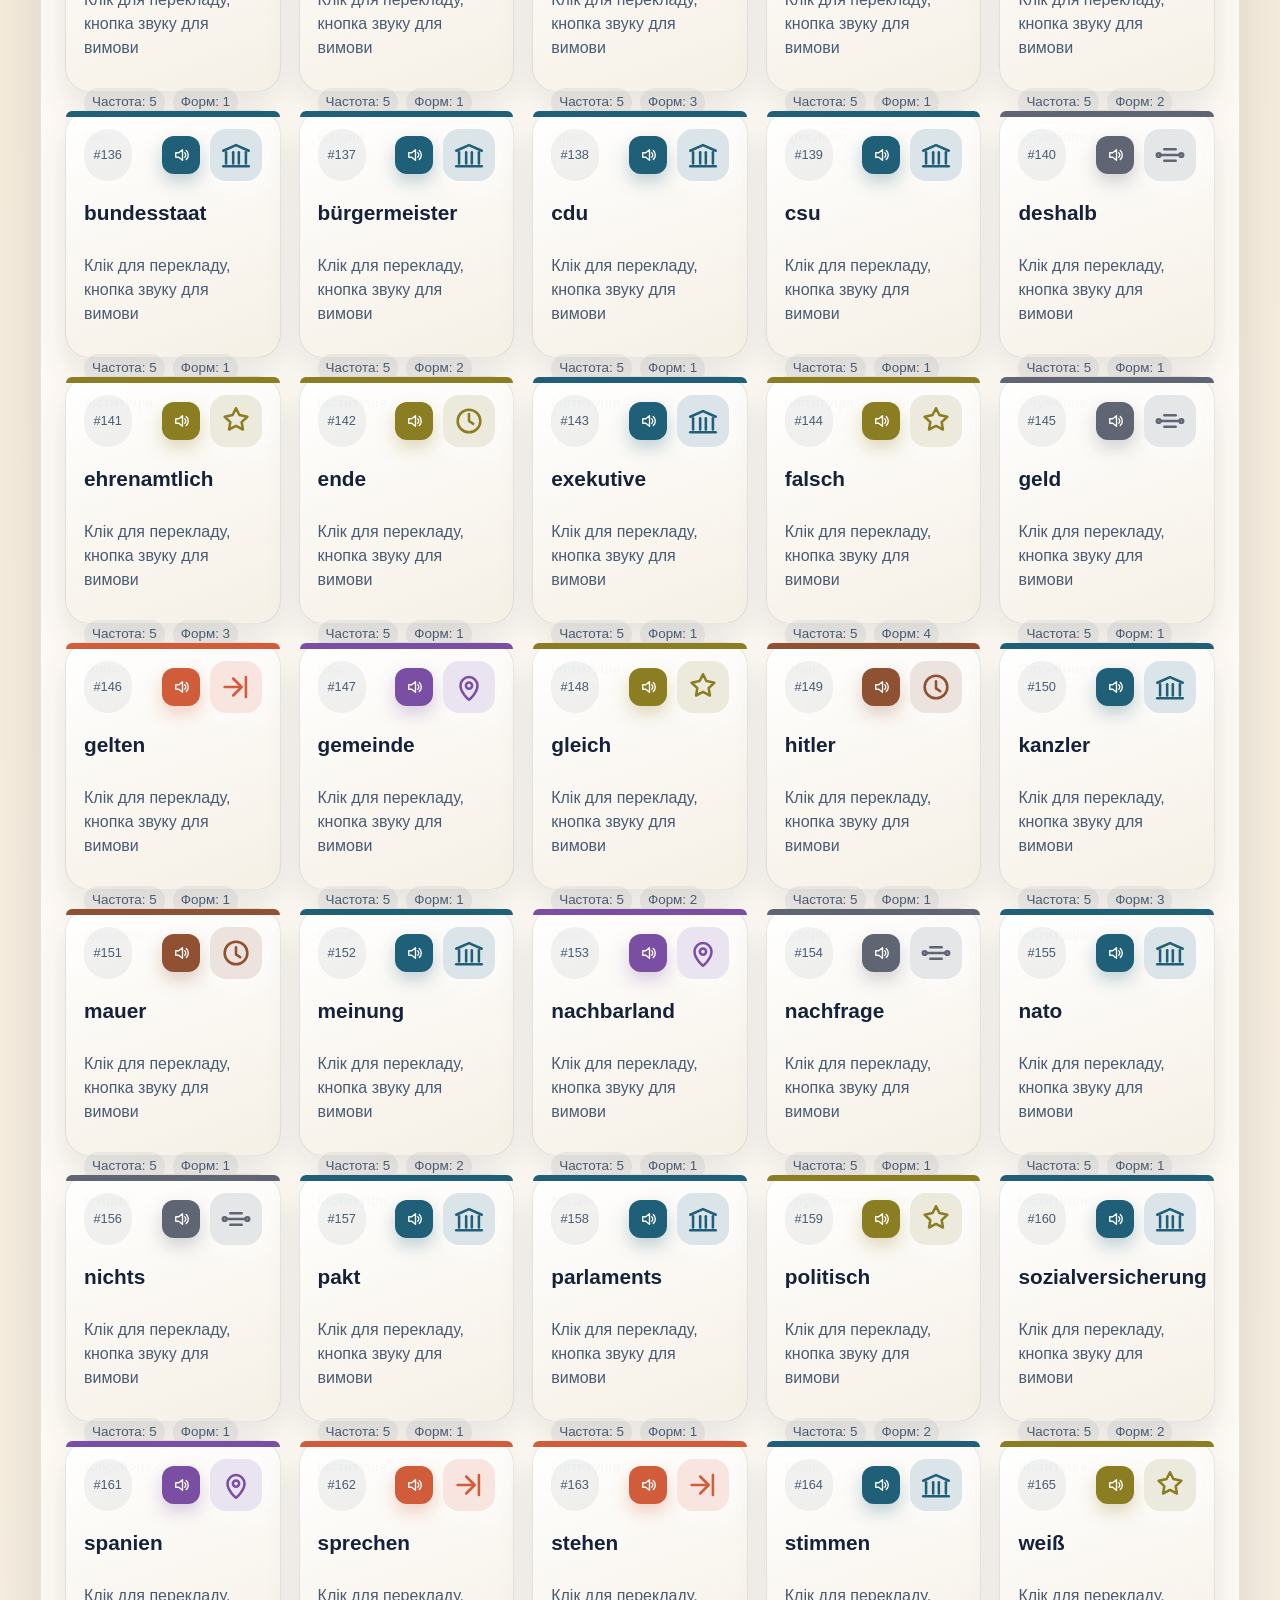
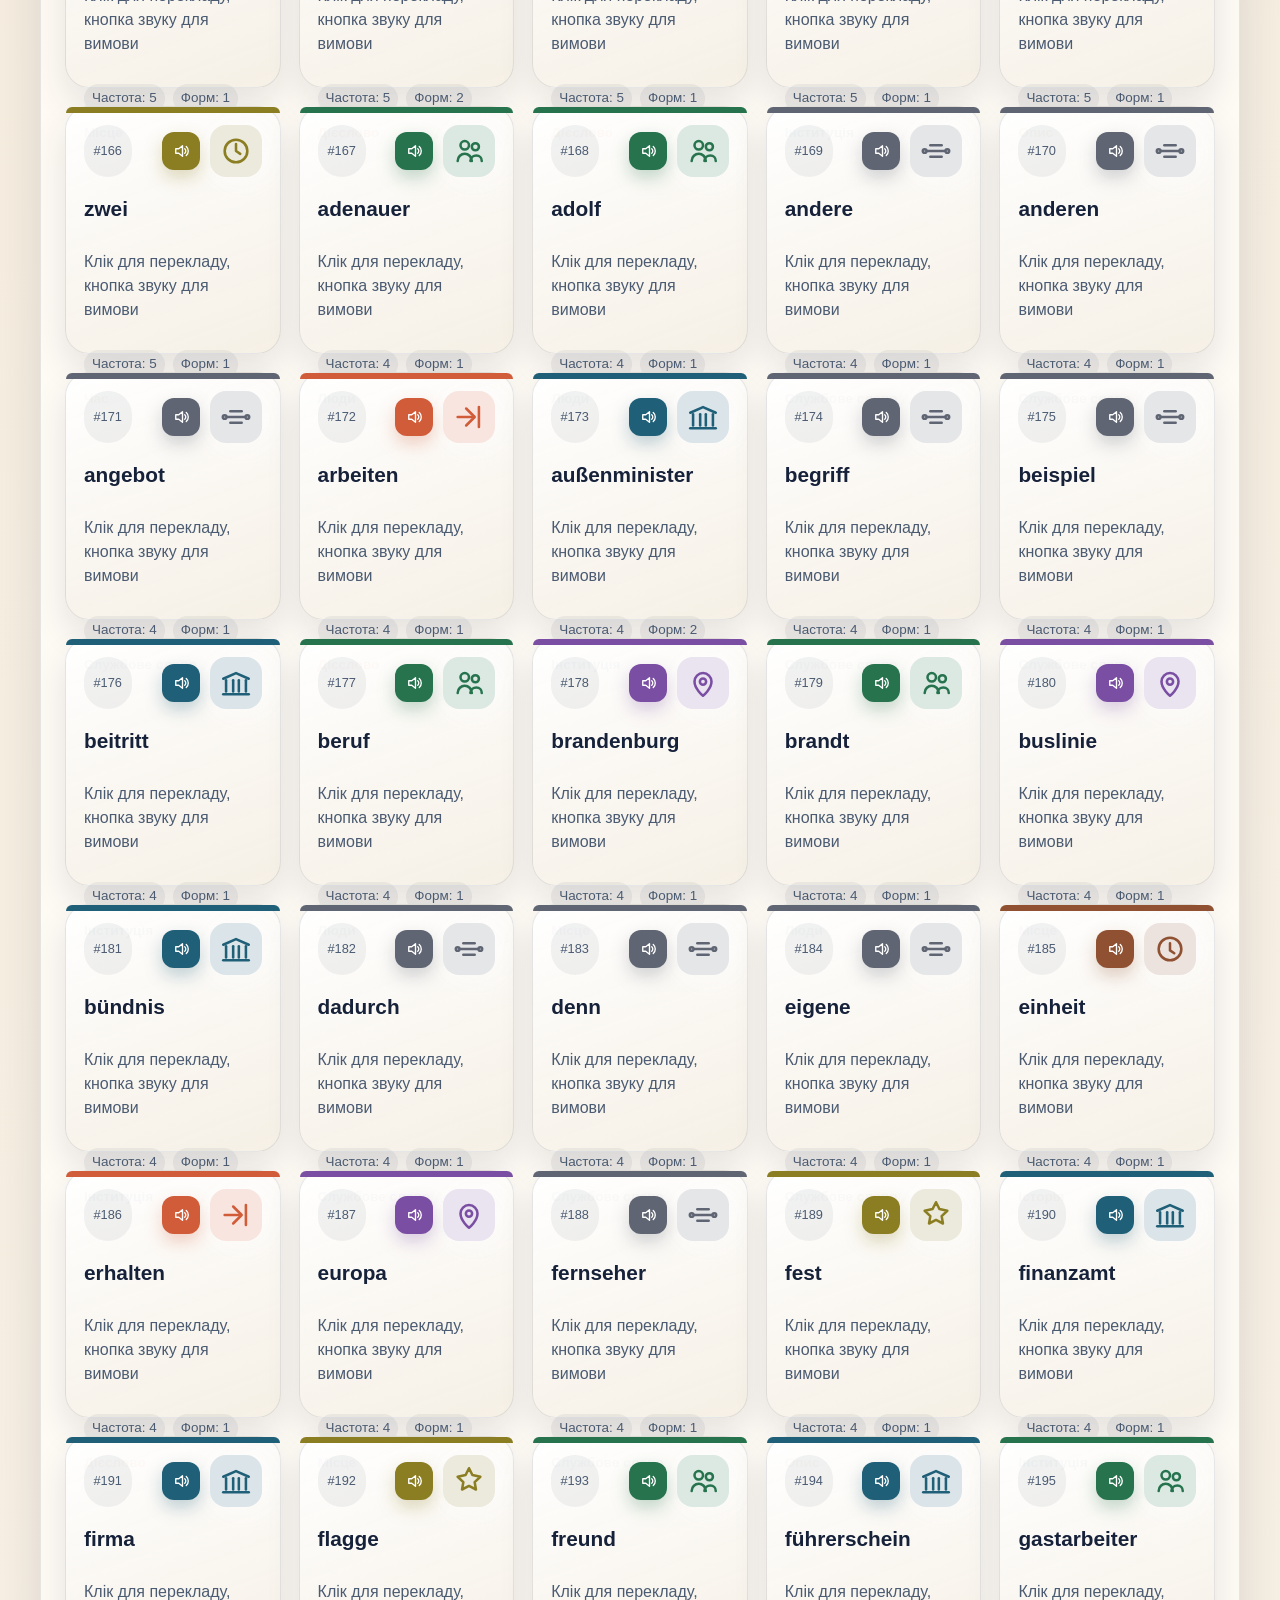
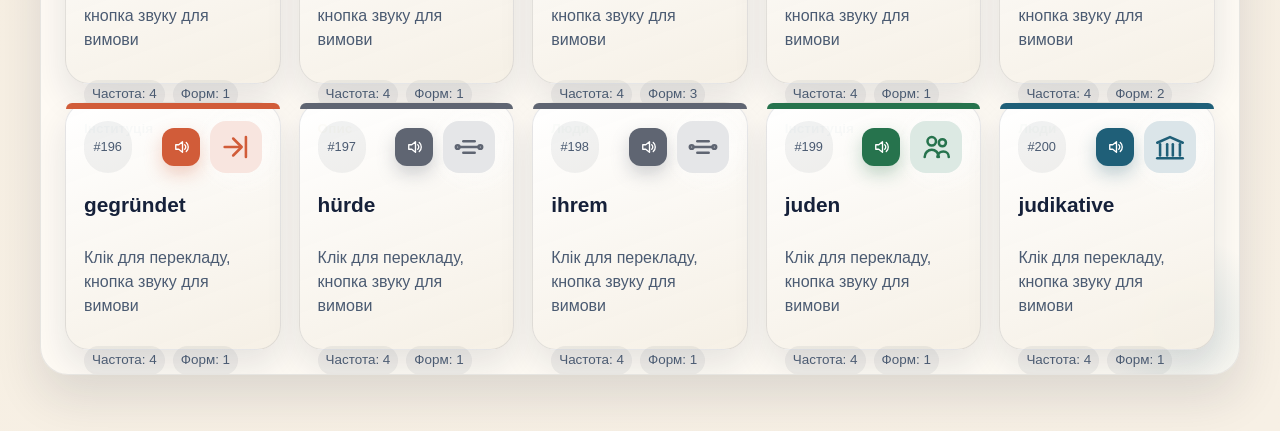
==== commit 1a3c2874: "Split question trainer into dedicated page" ====
--- a/web/index.html
+++ b/web/index.html
@@ -27,10 +27,10 @@
             <span class="stat-card__value">6</span>
             <span class="stat-card__label">службових дієслів</span>
           </div>
-          <div class="stat-card">
+          <a class="stat-card stat-card--link" href="./questions.html">
             <span class="stat-card__value">310</span>
             <span class="stat-card__label">офіційних питань</span>
-          </div>
+          </a>
         </div>
       </header>
 
@@ -48,6 +48,7 @@
         <button id="aux-toggle" class="toggle-button" type="button" aria-pressed="false">
           Показати лише службові дієслова
         </button>
+        <a class="page-link" href="./questions.html">Перейти до питань</a>
       </section>
 
       <section class="auxiliary" aria-labelledby="aux-heading">
@@ -67,7 +68,6 @@
         <div id="card-grid" class="card-grid"></div>
       </section>
     </div>
-
     <script src="./app.js" defer></script>
   </body>
 </html>
--- a/web/styles.css
+++ b/web/styles.css
@@ -31,7 +31,8 @@
 }
 
 button,
-input {
+input,
+a {
   font: inherit;
 }
 
@@ -44,7 +45,8 @@
 .hero,
 .toolbar,
 .auxiliary,
-.deck {
+.deck,
+.quiz {
   position: relative;
   overflow: hidden;
   border: 1px solid var(--line);
@@ -119,6 +121,15 @@
     linear-gradient(135deg, rgba(255, 255, 255, 0.92), rgba(239, 225, 200, 0.8));
 }
 
+.stat-card--link {
+  color: inherit;
+  text-decoration: none;
+}
+
+.stat-card--link:hover {
+  transform: translateY(-1px);
+}
+
 .stat-card__value {
   font-size: 2rem;
   font-weight: 700;
@@ -178,8 +189,27 @@
   background: linear-gradient(135deg, #d15c39, #9f381a);
 }
 
+.page-link {
+  display: inline-flex;
+  align-items: center;
+  justify-content: center;
+  min-height: 50px;
+  padding: 14px 18px;
+  border-radius: 16px;
+  border: 1px solid rgba(22, 33, 58, 0.12);
+  background: rgba(255, 255, 255, 0.92);
+  color: var(--ink);
+  text-decoration: none;
+  white-space: nowrap;
+}
+
+.page-link:hover {
+  transform: translateY(-1px);
+}
+
 .auxiliary,
-.deck {
+.deck,
+.quiz {
   margin-top: 18px;
   padding: 24px;
 }
@@ -437,6 +467,297 @@
   background: rgba(255, 255, 255, 0.72);
 }
 
+.question-grid {
+  position: relative;
+  z-index: 1;
+  display: grid;
+  grid-template-columns: repeat(auto-fit, minmax(320px, 1fr));
+  gap: 18px;
+  margin-top: 20px;
+}
+
+.question-card {
+  padding: 18px;
+  border-radius: 24px;
+  border: 1px solid rgba(22, 33, 58, 0.1);
+  background:
+    radial-gradient(circle at 85% 12%, rgba(255, 255, 255, 0.82), transparent 18%),
+    linear-gradient(160deg, rgba(255, 255, 255, 0.98), rgba(245, 239, 228, 0.94));
+  box-shadow: 0 16px 34px rgba(22, 33, 58, 0.08);
+}
+
+.question-card__top {
+  display: flex;
+  justify-content: space-between;
+  gap: 12px;
+  align-items: center;
+}
+
+.question-card__id {
+  display: inline-flex;
+  padding: 6px 10px;
+  border-radius: 999px;
+  background: rgba(31, 95, 120, 0.08);
+  color: var(--c-institution);
+  font-size: 0.8rem;
+  font-weight: 700;
+}
+
+.question-card__actions {
+  display: flex;
+  gap: 8px;
+  align-items: center;
+}
+
+.question-card__btn {
+  border: 1px solid rgba(22, 33, 58, 0.12);
+  background: rgba(255, 255, 255, 0.9);
+  color: var(--ink);
+  border-radius: 12px;
+  padding: 10px 12px;
+  cursor: pointer;
+}
+
+.question-card__btn:hover {
+  transform: translateY(-1px);
+}
+
+.question-card__btn--ghost {
+  font-size: 0.88rem;
+}
+
+.question-card__btn--reset {
+  font-size: 0.88rem;
+}
+
+.question-card__text {
+  margin: 16px 0 0;
+  font-size: 1.04rem;
+  font-weight: 700;
+  line-height: 1.5;
+}
+
+.question-card__translation {
+  margin-top: 14px;
+  padding: 14px;
+  border-radius: 18px;
+  background: rgba(31, 95, 120, 0.06);
+  border: 1px solid rgba(31, 95, 120, 0.12);
+}
+
+.question-card__translation[hidden] {
+  display: none;
+}
+
+.question-card__translation-title {
+  margin: 0 0 10px;
+  color: var(--c-institution);
+  font-size: 0.84rem;
+  font-weight: 700;
+  letter-spacing: 0.08em;
+  text-transform: uppercase;
+}
+
+.question-card__translation-text {
+  margin: 0;
+  line-height: 1.5;
+}
+
+.question-card__translation-list {
+  margin: 10px 0 0;
+  padding-left: 18px;
+  color: var(--muted);
+}
+
+.question-card__translation-list li + li {
+  margin-top: 6px;
+}
+
+.question-card__options {
+  display: grid;
+  gap: 10px;
+  margin-top: 16px;
+}
+
+.question-card__option {
+  width: 100%;
+  display: flex;
+  gap: 10px;
+  align-items: flex-start;
+  padding: 12px 14px;
+  border: 1px solid rgba(22, 33, 58, 0.12);
+  border-radius: 16px;
+  background: rgba(255, 255, 255, 0.92);
+  color: var(--ink);
+  cursor: pointer;
+  text-align: left;
+  transition: transform 120ms ease, border-color 120ms ease, background 120ms ease;
+}
+
+.question-card__option:hover {
+  transform: translateY(-1px);
+}
+
+.question-card__option.is-correct {
+  border-color: rgba(38, 115, 77, 0.36);
+  background: rgba(38, 115, 77, 0.14);
+}
+
+.question-card__option.is-wrong {
+  border-color: rgba(209, 92, 57, 0.36);
+  background: rgba(209, 92, 57, 0.14);
+}
+
+.question-card__option:disabled {
+  cursor: default;
+  color: inherit;
+}
+
+.question-card__option-letter {
+  width: 26px;
+  height: 26px;
+  flex: 0 0 26px;
+  display: grid;
+  place-items: center;
+  border-radius: 999px;
+  background: rgba(22, 33, 58, 0.08);
+  font-size: 0.82rem;
+  font-weight: 700;
+}
+
+.question-card__option.is-correct .question-card__option-letter {
+  background: rgba(38, 115, 77, 0.2);
+  color: #1d5e3f;
+}
+
+.question-card__option.is-wrong .question-card__option-letter {
+  background: rgba(209, 92, 57, 0.2);
+  color: #97361c;
+}
+
+.question-card__feedback {
+  min-height: 24px;
+  margin: 14px 0 0;
+  font-size: 0.92rem;
+  font-weight: 700;
+}
+
+.question-card__feedback.is-correct {
+  color: #1d5e3f;
+}
+
+.question-card__feedback.is-wrong {
+  color: #97361c;
+}
+
+.question-shell {
+  display: grid;
+  gap: 18px;
+}
+
+.question-stage {
+  position: relative;
+  z-index: 1;
+  display: grid;
+  gap: 18px;
+}
+
+.question-progress {
+  margin: 0;
+  color: var(--muted);
+  line-height: 1.5;
+}
+
+.question-nav {
+  display: flex;
+  flex-wrap: wrap;
+  gap: 12px;
+  align-items: center;
+  justify-content: space-between;
+}
+
+.question-nav__buttons {
+  display: flex;
+  flex-wrap: wrap;
+  gap: 10px;
+}
+
+.question-nav__button {
+  min-width: 120px;
+  border: 0;
+  border-radius: 14px;
+  padding: 12px 14px;
+  cursor: pointer;
+  color: #fff8f0;
+  background: linear-gradient(135deg, #1f5f78, #173c53);
+  box-shadow: 0 10px 24px rgba(31, 95, 120, 0.2);
+}
+
+.question-nav__button:disabled {
+  cursor: default;
+  opacity: 0.45;
+  box-shadow: none;
+}
+
+.question-jump {
+  display: grid;
+  gap: 12px;
+}
+
+.question-jump__label {
+  margin: 0;
+  color: var(--muted);
+  font-size: 0.84rem;
+  font-weight: 700;
+  letter-spacing: 0.08em;
+  text-transform: uppercase;
+}
+
+.question-jump__list {
+  display: flex;
+  flex-wrap: wrap;
+  gap: 8px;
+  max-height: 240px;
+  overflow: auto;
+  padding-right: 4px;
+}
+
+.question-jump__button {
+  min-width: 42px;
+  height: 42px;
+  border: 1px solid rgba(22, 33, 58, 0.12);
+  border-radius: 12px;
+  background: rgba(255, 255, 255, 0.92);
+  color: var(--ink);
+  cursor: pointer;
+}
+
+.question-jump__button.is-active {
+  border-color: rgba(31, 95, 120, 0.34);
+  background: rgba(31, 95, 120, 0.14);
+  color: var(--c-institution);
+  font-weight: 700;
+}
+
+.question-card--single {
+  max-width: 880px;
+}
+
+.question-card__meta-row {
+  display: flex;
+  flex-wrap: wrap;
+  gap: 8px;
+  margin-top: 10px;
+  color: var(--muted);
+  font-size: 0.88rem;
+}
+
+.question-card__meta-pill {
+  padding: 5px 9px;
+  border-radius: 999px;
+  background: rgba(22, 33, 58, 0.06);
+}
+
 @media (max-width: 860px) {
   .hero {
     grid-template-columns: 1fr;
@@ -452,13 +773,15 @@
   .hero,
   .toolbar,
   .auxiliary,
-  .deck {
+  .deck,
+  .quiz {
     border-radius: 22px;
   }
 
   .hero,
   .auxiliary,
-  .deck {
+  .deck,
+  .quiz {
     padding: 18px;
   }
 
@@ -466,10 +789,27 @@
     padding: 16px;
   }
 
+  .question-nav {
+    align-items: stretch;
+  }
+
+  .question-nav__buttons {
+    width: 100%;
+  }
+
+  .question-nav__button {
+    flex: 1 1 0;
+    min-width: 0;
+  }
+
   .card-grid {
     grid-template-columns: 1fr;
   }
 
+  .question-grid {
+    grid-template-columns: 1fr;
+  }
+
   .flashcard {
     height: 228px;
   }
